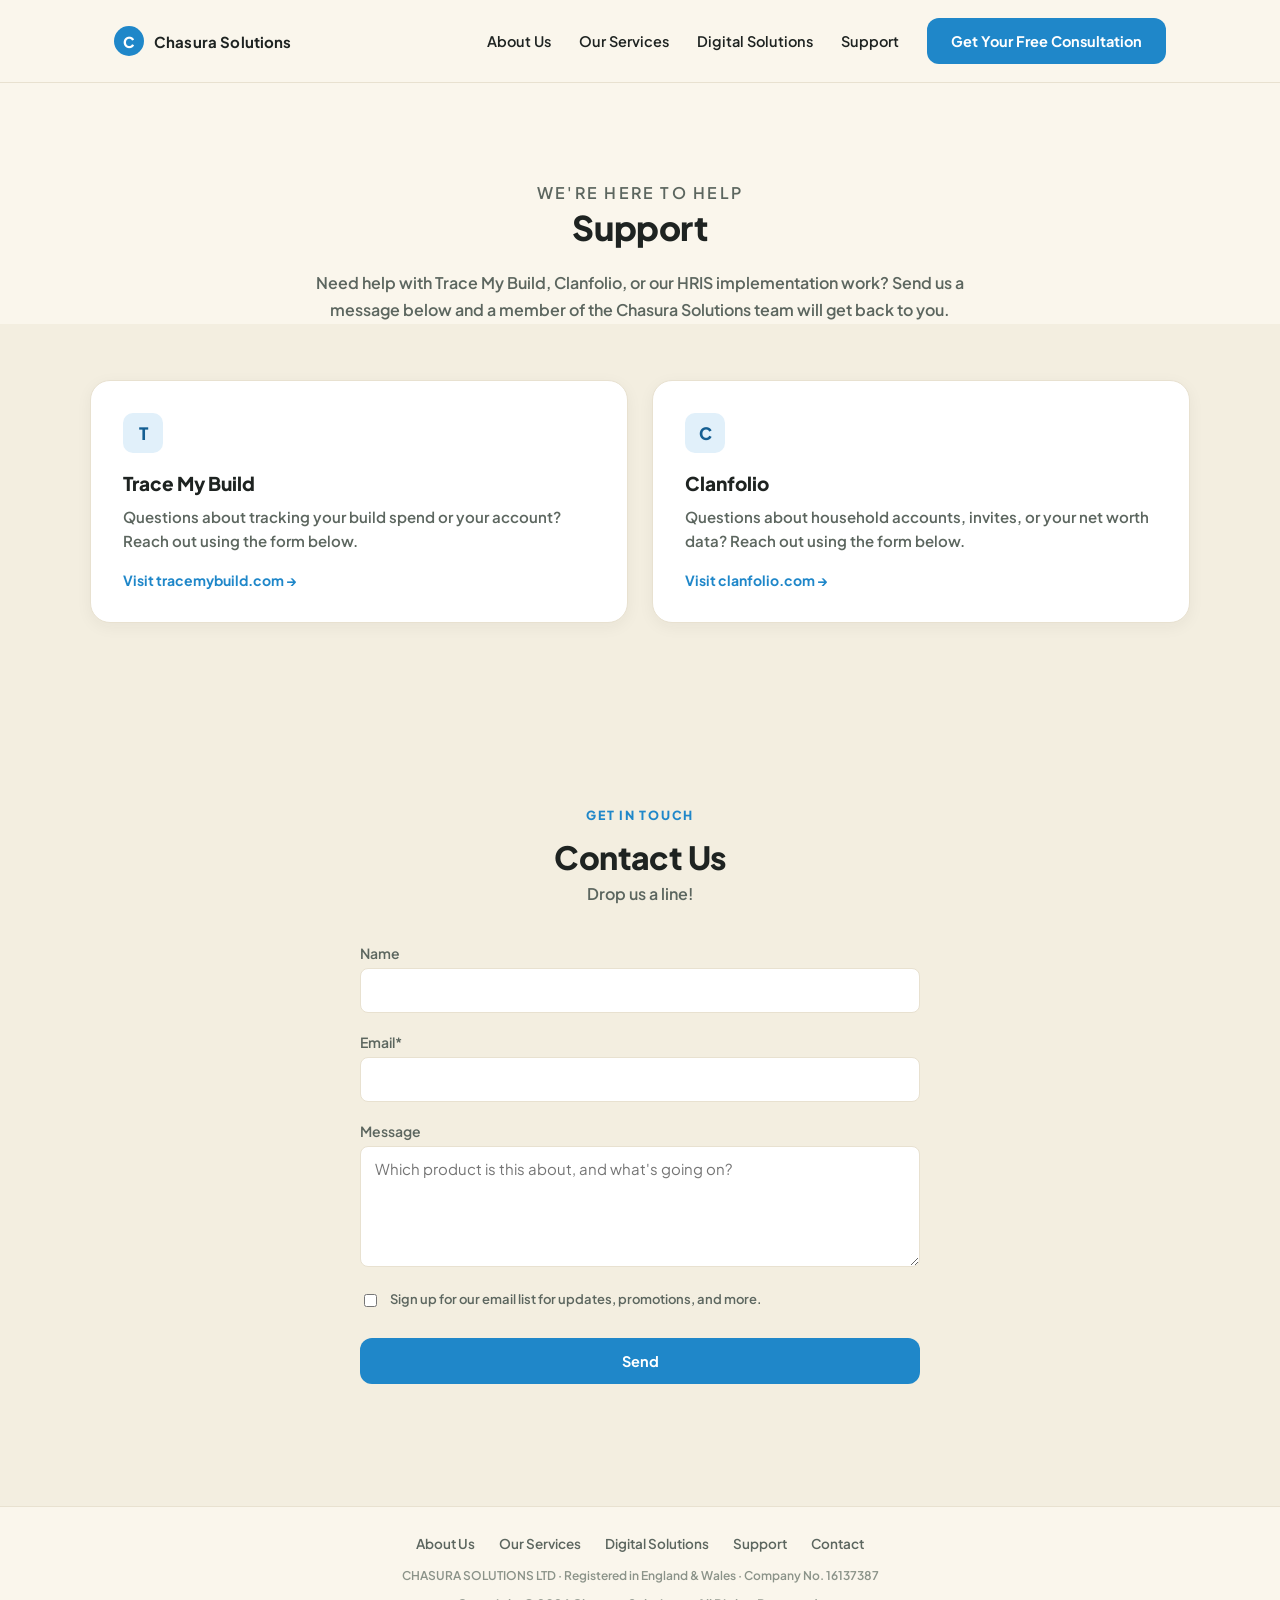
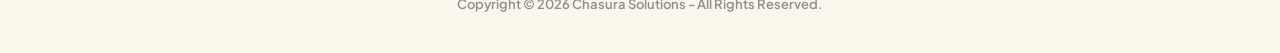
==== support.html @ 5cf963b7 "Modernize visual design inspired by Silver Cloud HR Reworks the hero into a full-bleed gradient with" ====
<!DOCTYPE html>
<html lang="en">
<head>
<meta charset="UTF-8">
<meta name="viewport" content="width=device-width, initial-scale=1.0">
<title>Support — Chasura Solutions</title>
<meta name="description" content="Get support from Chasura Solutions Ltd for Trace My Build, Clanfolio, or our HRIS implementation services.">
<link rel="icon" href="data:,">
<link rel="preconnect" href="https://fonts.googleapis.com">
<link rel="preconnect" href="https://fonts.gstatic.com" crossorigin>
<link href="https://fonts.googleapis.com/css2?family=Plus+Jakarta+Sans:wght@400;600;700;800&display=swap" rel="stylesheet">
<link rel="stylesheet" href="style.css">
</head>
<body>
<header class="site-header">
  <div class="header-inner">
    <a href="/" class="brand">
      <span class="brand-mark">C</span>
      <span class="brand-text">Chasura Solutions</span>
    </a>
    <button class="nav-toggle" id="nav-toggle" aria-label="Toggle menu" aria-expanded="false" aria-controls="header-nav">
      <span></span><span></span><span></span>
    </button>
    <nav class="header-nav" id="header-nav">
      <a href="/#about">About Us</a>
      <a href="/#services">Our Services</a>
      <a href="/#solutions">Digital Solutions</a>
      <a href="/support.html">Support</a>
      <a href="/#contact" class="btn-cta">Get Your Free Consultation</a>
    </nav>
  </div>
</header>

<main>
  <section class="about" style="padding-bottom: 0;">
    <div class="about-inner">
      <p class="eyebrow">We're Here To Help</p>
      <h2>Support</h2>
      <p>Need help with Trace My Build, Clanfolio, or our HRIS implementation work? Send us a message below and a member of the Chasura Solutions team will get back to you.</p>
    </div>
  </section>

  <section class="solutions" style="padding-top: 56px;">
    <div class="solutions-inner">
      <div class="solutions-grid">
        <a class="solution-card" href="https://www.tracemybuild.com" target="_blank" rel="noopener">
          <span class="solution-mark">T</span>
          <h3>Trace My Build</h3>
          <p>Questions about tracking your build spend or your account? Reach out using the form below.</p>
          <span class="solution-link">Visit tracemybuild.com &rarr;</span>
        </a>
        <a class="solution-card" href="https://www.clanfolio.com" target="_blank" rel="noopener">
          <span class="solution-mark">C</span>
          <h3>Clanfolio</h3>
          <p>Questions about household accounts, invites, or your net worth data? Reach out using the form below.</p>
          <span class="solution-link">Visit clanfolio.com &rarr;</span>
        </a>
      </div>
    </div>
  </section>

  <section id="contact" class="contact">
    <div class="contact-inner">
      <p class="eyebrow" style="text-align:center;">Get In Touch</p>
      <h2>Contact Us</h2>
      <p class="contact-sub">Drop us a line!</p>
      <form id="contact-form" class="contact-form">
        <div class="field">
          <label for="name">Name</label>
          <input type="text" id="name" name="name" autocomplete="name">
        </div>
        <div class="field">
          <label for="email">Email*</label>
          <input type="email" id="email" name="email" required autocomplete="email">
        </div>
        <div class="field">
          <label for="message">Message</label>
          <textarea id="message" name="message" rows="5" placeholder="Which product is this about, and what's going on?"></textarea>
        </div>
        <label class="checkbox-row">
          <input type="checkbox" name="subscribe">
          <span>Sign up for our email list for updates, promotions, and more.</span>
        </label>
        <button type="submit">Send</button>
        <p class="form-status" id="form-status" role="status"></p>
      </form>
    </div>
  </section>
</main>

<footer class="site-footer">
  <nav class="footer-nav">
    <a href="/#about">About Us</a>
    <a href="/#services">Our Services</a>
    <a href="/#solutions">Digital Solutions</a>
    <a href="/support.html">Support</a>
    <a href="#contact">Contact</a>
  </nav>
  <p class="footer-legal">CHASURA SOLUTIONS LTD &middot; Registered in England &amp; Wales &middot; Company No. 16137387</p>
  <p>Copyright &copy; <span id="year"></span> Chasura Solutions - All Rights Reserved.</p>
</footer>

<script src="script.js"></script>
</body>
</html>
---- style.css ----
:root {
  --bg: #faf6ec;
  --card-bg: #ffffff;
  --card-alt: #f3eee0;
  --ink: #1e2321;
  --muted: #5c665f;
  --faint: #8b9389;
  --border: #e8e1d0;
  --accent: #1f87c9;
  --accent-hover: #145e92;
  --accent-soft: #e1f0fa;
  --accent-deep: #0d3b63;
  --sans: "Plus Jakarta Sans", Arial, sans-serif;
}

* { box-sizing: border-box; }

html, body {
  margin: 0;
  padding: 0;
  background: var(--bg);
  color: var(--ink);
  font-family: var(--sans);
}

a { color: inherit; }

.site-header {
  position: relative;
  z-index: 20;
  background: var(--bg);
  border-bottom: 1px solid var(--border);
}

.header-inner {
  max-width: 1100px;
  margin: 0 auto;
  padding: 18px 24px;
  display: flex;
  align-items: center;
  justify-content: space-between;
}

.brand {
  display: flex;
  align-items: center;
  gap: 10px;
  text-decoration: none;
}

.brand-mark {
  width: 30px;
  height: 30px;
  border-radius: 50%;
  background: var(--accent);
  color: #fff;
  display: flex;
  align-items: center;
  justify-content: center;
  font-weight: 800;
  font-size: 15px;
}

.brand-text {
  font-weight: 700;
  font-size: 15px;
  letter-spacing: 0.01em;
}

.btn-cta {
  display: inline-block;
  background: var(--accent);
  color: #fff;
  text-decoration: none;
  font-weight: 700;
  font-size: 14.5px;
  padding: 14px 24px;
  border-radius: 12px;
  border: none;
  cursor: pointer;
  transition: background 0.15s ease, transform 0.15s ease;
}

.btn-cta:hover {
  background: var(--accent-hover);
}

.btn-hero {
  display: inline-block;
  margin-top: 36px;
  background: #fff;
  color: var(--accent-hover);
  text-decoration: none;
  font-weight: 700;
  font-size: 15px;
  padding: 16px 30px;
  border-radius: 12px;
  box-shadow: 0 12px 30px rgba(13, 59, 99, 0.35);
  transition: transform 0.15s ease, box-shadow 0.15s ease;
}

.btn-hero:hover {
  transform: translateY(-2px);
  box-shadow: 0 16px 36px rgba(13, 59, 99, 0.4);
}

.eyebrow {
  display: block;
  text-transform: uppercase;
  letter-spacing: 0.14em;
  font-size: 12.5px;
  font-weight: 800;
  color: var(--accent);
  margin: 0 0 14px;
}

.header-nav {
  display: flex;
  align-items: center;
  gap: 28px;
}

.header-nav a:not(.btn-cta) {
  text-decoration: none;
  font-weight: 600;
  font-size: 14.5px;
  color: var(--ink);
}

.header-nav a:not(.btn-cta):hover {
  color: var(--accent);
}

.nav-toggle {
  display: none;
  flex-direction: column;
  justify-content: center;
  gap: 5px;
  width: 34px;
  height: 34px;
  padding: 0;
  background: none;
  border: 1px solid var(--border);
  border-radius: 8px;
  cursor: pointer;
}

.nav-toggle span {
  display: block;
  width: 16px;
  height: 2px;
  margin: 0 auto;
  background: var(--ink);
}

.hero {
  position: relative;
  background: linear-gradient(135deg, var(--accent) 0%, var(--accent-deep) 100%);
  overflow: hidden;
}

.hero-dots {
  position: absolute;
  inset: 0;
  width: 100%;
  height: 100%;
}

.hero-wave {
  position: absolute;
  left: 0;
  right: 0;
  bottom: -1px;
  width: 100%;
  height: 70px;
  display: block;
}

.hero-inner {
  position: relative;
  max-width: 780px;
  margin: 0 auto;
  padding: 120px 24px 150px;
  text-align: center;
}

.hero h1 {
  font-family: var(--sans);
  font-weight: 800;
  font-size: 52px;
  line-height: 1.1;
  letter-spacing: -0.02em;
  margin: 0;
  color: #fff;
}

.hero-sub {
  font-weight: 600;
  font-size: 18px;
  color: rgba(255, 255, 255, 0.85);
  margin: 18px 0 0;
}

.about {
  background: var(--bg);
  padding: 96px 24px 0;
}

.about-inner {
  max-width: 720px;
  margin: 0 auto;
  text-align: center;
}

.about-inner h2 {
  font-family: var(--sans);
  font-weight: 800;
  font-size: 34px;
  letter-spacing: -0.01em;
  margin: 0 0 20px;
  color: var(--ink);
}

.about-inner p {
  font-weight: 600;
  font-size: 16px;
  line-height: 1.7;
  color: var(--muted);
  margin: 0;
}

.services {
  background: var(--bg);
  padding: 96px 24px;
}

.services-inner {
  max-width: 1100px;
  margin: 0 auto;
  display: grid;
  grid-template-columns: 1fr 1fr;
  gap: 56px;
  align-items: center;
}

.services-text h2 {
  font-family: var(--sans);
  font-weight: 800;
  font-size: 34px;
  letter-spacing: -0.01em;
  margin: 0 0 22px;
  color: var(--ink);
}

.services-text p {
  font-weight: 600;
  font-size: 16px;
  line-height: 1.6;
  color: var(--muted);
  margin: 0 0 14px;
}

.service-highlight {
  font-weight: 800 !important;
  font-size: 20px !important;
  color: var(--accent) !important;
}

.services-illustration svg {
  width: 100%;
  height: auto;
}

.solutions {
  background: var(--card-alt);
  padding: 96px 24px;
}

.solutions-inner {
  max-width: 1100px;
  margin: 0 auto;
  text-align: center;
}

.solutions-inner h2 {
  font-family: var(--sans);
  font-weight: 800;
  font-size: 34px;
  letter-spacing: -0.01em;
  margin: 0 0 14px;
  color: var(--ink);
}

.solutions-sub {
  font-weight: 600;
  color: var(--muted);
  margin: 0 0 48px;
}

.solutions-grid {
  display: grid;
  grid-template-columns: 1fr 1fr;
  gap: 24px;
  text-align: left;
}

.solution-card {
  display: block;
  background: var(--card-bg);
  border: 1px solid var(--border);
  border-radius: 20px;
  padding: 32px;
  text-decoration: none;
  color: inherit;
  box-shadow: 0 4px 16px rgba(30, 35, 33, 0.05);
  transition: box-shadow 0.2s ease, transform 0.2s ease;
}

.solution-card:hover {
  transform: translateY(-4px);
  box-shadow: 0 16px 32px rgba(30, 35, 33, 0.12);
}

.solution-mark {
  display: inline-flex;
  align-items: center;
  justify-content: center;
  width: 40px;
  height: 40px;
  border-radius: 10px;
  background: var(--accent-soft);
  color: var(--accent-hover);
  font-weight: 800;
  font-size: 17px;
  margin-bottom: 18px;
}

.solution-card h3 {
  font-family: var(--sans);
  font-weight: 800;
  font-size: 19px;
  margin: 0 0 10px;
  color: var(--ink);
}

.solution-card p {
  font-weight: 600;
  font-size: 15px;
  line-height: 1.6;
  color: var(--muted);
  margin: 0 0 16px;
}

.solution-link {
  font-weight: 700;
  font-size: 14px;
  color: var(--accent);
}

.contact {
  background: var(--card-alt);
  padding: 88px 24px;
}

.contact-inner {
  max-width: 560px;
  margin: 0 auto;
}

.contact h2 {
  font-family: var(--sans);
  font-weight: 800;
  font-size: 32px;
  letter-spacing: -0.01em;
  margin: 0 0 6px;
  text-align: center;
  color: var(--ink);
}

.contact-sub {
  text-align: center;
  font-weight: 600;
  color: var(--muted);
  margin: 0 0 40px;
}

.field {
  margin-bottom: 20px;
}

.field label {
  display: block;
  font-size: 14px;
  font-weight: 600;
  margin-bottom: 6px;
  color: var(--muted);
}

.field input,
.field textarea {
  width: 100%;
  padding: 12px 14px;
  border: 1px solid var(--border);
  border-radius: 8px;
  font-family: var(--sans);
  font-size: 15px;
  background: var(--card-bg);
  color: var(--ink);
}

.field input:focus,
.field textarea:focus {
  outline: none;
  border-color: var(--accent);
}

.checkbox-row {
  display: flex;
  align-items: flex-start;
  gap: 10px;
  font-size: 13px;
  font-weight: 600;
  color: var(--muted);
  margin-bottom: 28px;
  cursor: pointer;
}

.checkbox-row input {
  margin-top: 3px;
}

button[type="submit"] {
  display: block;
  width: 100%;
  padding: 14px;
  background: var(--accent);
  color: #fff;
  border: none;
  border-radius: 12px;
  font-family: var(--sans);
  font-weight: 700;
  font-size: 14.5px;
  cursor: pointer;
}

button[type="submit"]:hover {
  background: var(--accent-hover);
}

.form-status {
  text-align: center;
  font-size: 14px;
  font-weight: 600;
  min-height: 20px;
  margin: 14px 0 0;
}

.site-footer {
  border-top: 1px solid var(--border);
  background: var(--bg);
  padding: 28px 24px;
  text-align: center;
  color: var(--faint);
  font-weight: 600;
  font-size: 13px;
}

.footer-nav {
  display: flex;
  justify-content: center;
  flex-wrap: wrap;
  gap: 24px;
  margin-bottom: 16px;
}

.footer-nav a {
  text-decoration: none;
  color: var(--muted);
  font-size: 13.5px;
  font-weight: 600;
}

.footer-nav a:hover {
  color: var(--accent);
}

.footer-legal {
  font-size: 12px;
  color: var(--faint);
  margin: 0 0 6px;
}

@media (max-width: 800px) {
  .services-inner { grid-template-columns: 1fr; }
  .services-illustration { order: -1; max-width: 320px; margin: 0 auto; }
  .solutions-grid { grid-template-columns: 1fr; }
}

@media (max-width: 760px) {
  .nav-toggle { display: flex; }

  .header-nav {
    display: none;
    position: absolute;
    top: 100%;
    left: 0;
    right: 0;
    flex-direction: column;
    align-items: stretch;
    gap: 0;
    background: var(--bg);
    border-bottom: 1px solid var(--border);
    padding: 8px 24px 20px;
  }

  .header-nav.open {
    display: flex;
  }

  .header-nav a:not(.btn-cta) {
    padding: 12px 0;
    border-bottom: 1px solid var(--border);
  }

  .header-nav .btn-cta {
    margin-top: 16px;
    text-align: center;
  }
}

@media (max-width: 600px) {
  .hero h1 { font-size: 32px; }
  .hero-inner { padding: 64px 20px 100px; }
  .about { padding: 64px 20px 0; }
  .services { padding: 64px 20px; }
  .solutions { padding: 64px 20px; }
  .contact { padding: 56px 20px; }
}
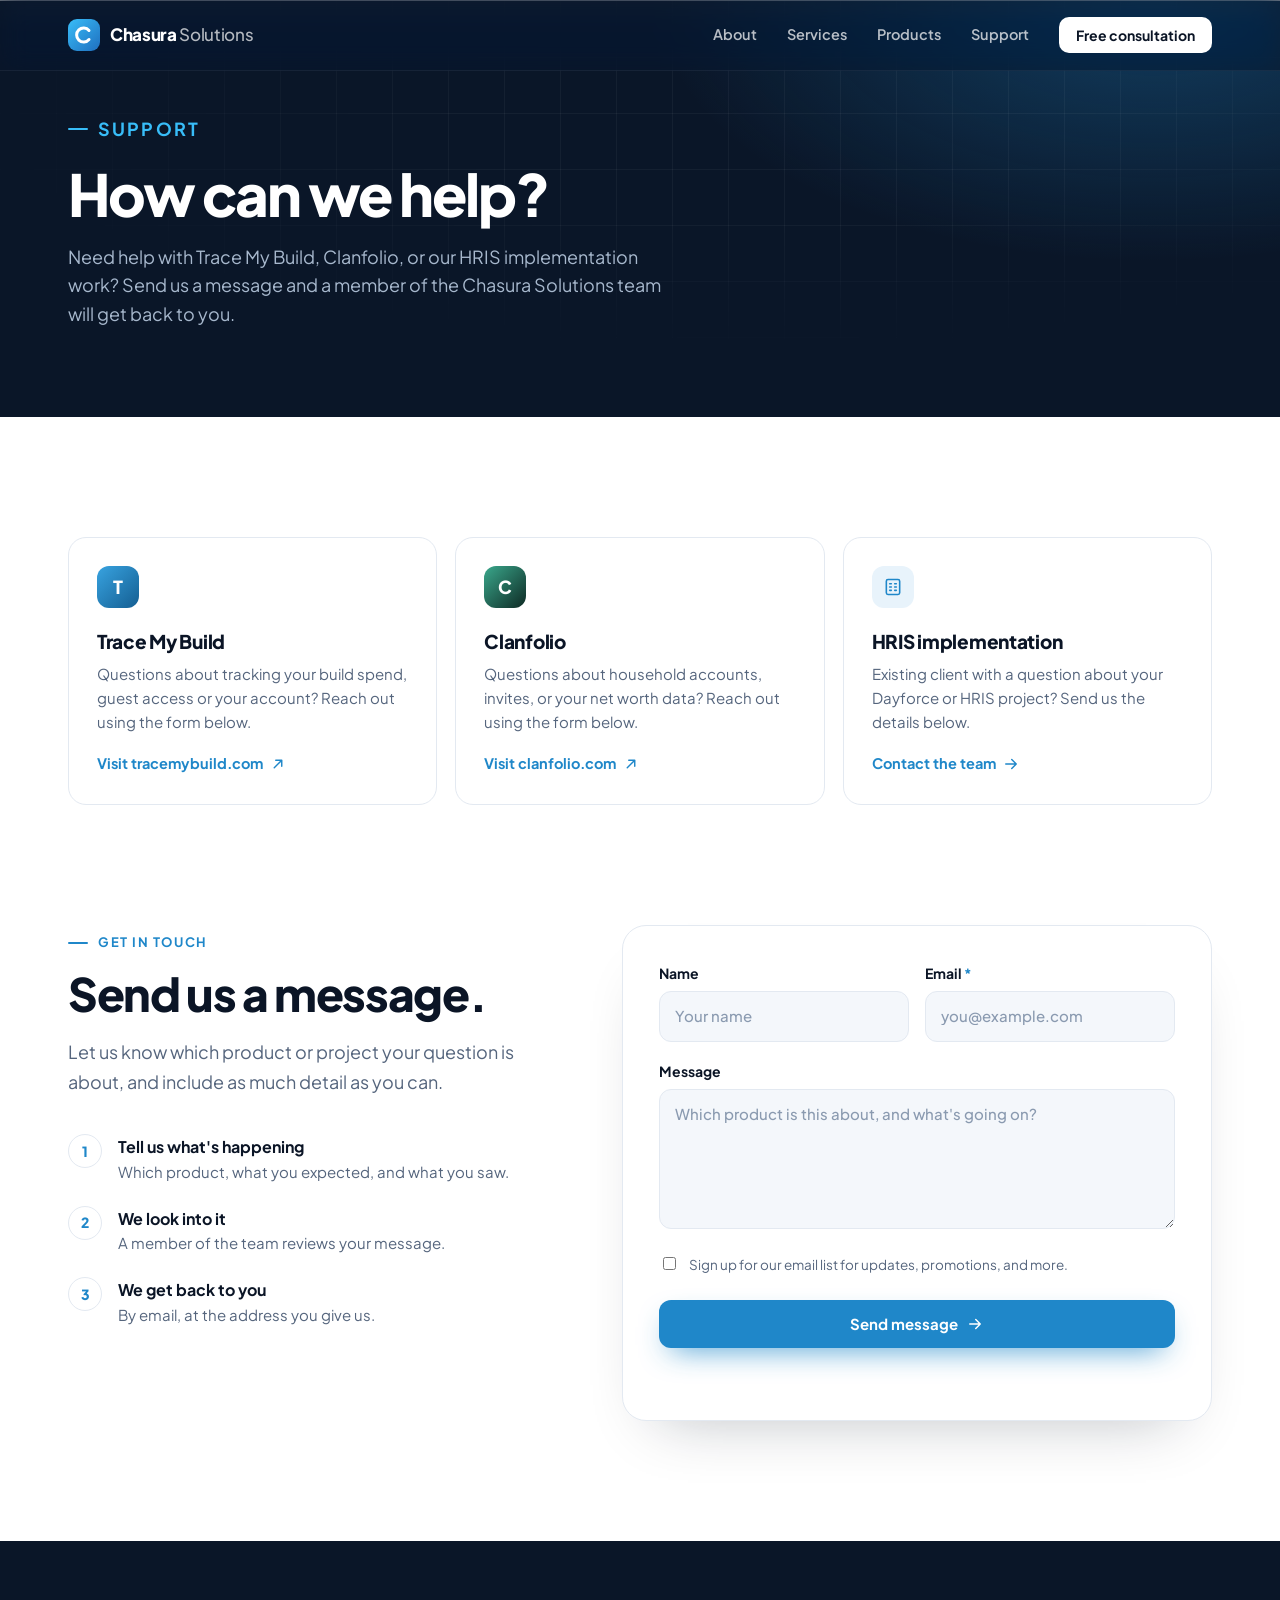
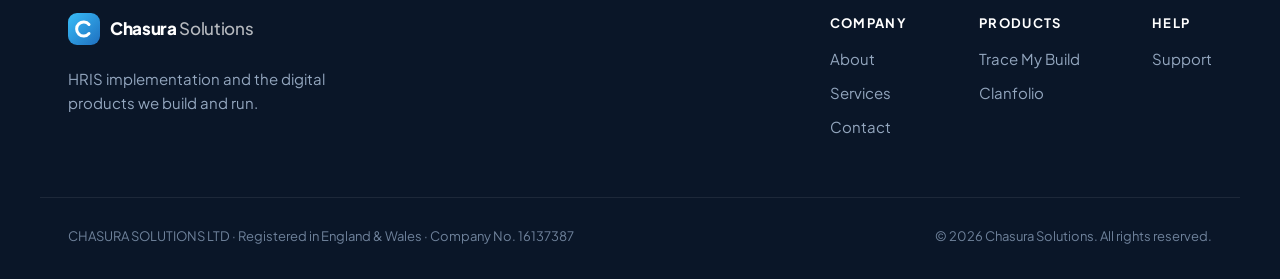
==== commit 18f141f6: "Redesign site with a modern navy/white system The incremental passes still read as a template: warm " ====
--- a/support.html
+++ b/support.html
@@ -5,73 +5,91 @@
 <meta name="viewport" content="width=device-width, initial-scale=1.0">
 <title>Support — Chasura Solutions</title>
 <meta name="description" content="Get support from Chasura Solutions Ltd for Trace My Build, Clanfolio, or our HRIS implementation services.">
-<link rel="icon" href="data:,">
+<meta name="theme-color" content="#0a1628">
+<link rel="icon" href="data:image/svg+xml,%3Csvg xmlns='http://www.w3.org/2000/svg' viewBox='0 0 32 32'%3E%3Crect width='32' height='32' rx='9' fill='%231f87c9'/%3E%3Cpath d='M21 11.5a7 7 0 1 0 0 9' stroke='white' stroke-width='3' fill='none' stroke-linecap='round'/%3E%3C/svg%3E">
 <link rel="preconnect" href="https://fonts.googleapis.com">
 <link rel="preconnect" href="https://fonts.gstatic.com" crossorigin>
-<link href="https://fonts.googleapis.com/css2?family=Plus+Jakarta+Sans:wght@400;600;700;800&display=swap" rel="stylesheet">
+<link href="https://fonts.googleapis.com/css2?family=Plus+Jakarta+Sans:wght@400;500;600;700;800&display=swap" rel="stylesheet">
 <link rel="stylesheet" href="style.css">
 </head>
 <body>
-<header class="site-header">
-  <div class="header-inner">
-    <a href="/" class="brand">
-      <span class="brand-mark">C</span>
-      <span class="brand-text">Chasura Solutions</span>
+<header class="site-header" id="site-header">
+  <div class="container header-inner">
+    <a href="/" class="brand" aria-label="Chasura Solutions home">
+      <svg class="brand-mark" viewBox="0 0 32 32" aria-hidden="true"><defs><linearGradient id="lg-h" x1="0" y1="0" x2="1" y2="1"><stop offset="0" stop-color="#38bdf8"/><stop offset="1" stop-color="#1f6fbf"/></linearGradient></defs><rect width="32" height="32" rx="9" fill="url(#lg-h)"/><path d="M21 11.5a7 7 0 1 0 0 9" stroke="#fff" stroke-width="3" fill="none" stroke-linecap="round"/></svg>
+      <span class="brand-text">Chasura <span>Solutions</span></span>
     </a>
     <button class="nav-toggle" id="nav-toggle" aria-label="Toggle menu" aria-expanded="false" aria-controls="header-nav">
       <span></span><span></span><span></span>
     </button>
     <nav class="header-nav" id="header-nav">
-      <a href="/#about">About Us</a>
-      <a href="/#services">Our Services</a>
-      <a href="/#solutions">Digital Solutions</a>
-      <a href="/support.html">Support</a>
-      <a href="/#contact" class="btn-cta">Get Your Free Consultation</a>
+      <a href="/#about">About</a>
+      <a href="/#services">Services</a>
+      <a href="/#solutions">Products</a>
+      <a href="/support">Support</a>
+      <a href="/#contact" class="btn btn-sm btn-light">Free consultation</a>
     </nav>
   </div>
 </header>
 
 <main>
-  <section class="about" style="padding-bottom: 0;">
-    <div class="about-inner">
-      <p class="eyebrow">We're Here To Help</p>
-      <h2>Support</h2>
-      <p>Need help with Trace My Build, Clanfolio, or our HRIS implementation work? Send us a message below and a member of the Chasura Solutions team will get back to you.</p>
+  <section class="page-hero">
+    <div class="hero-grid-bg" aria-hidden="true"></div>
+    <div class="container" style="position:relative;">
+      <p class="eyebrow reveal">Support</p>
+      <h1 class="reveal">How can we help?</h1>
+      <p class="reveal">Need help with Trace My Build, Clanfolio, or our HRIS implementation work? Send us a message and a member of the Chasura Solutions team will get back to you.</p>
     </div>
   </section>
 
-  <section class="solutions" style="padding-top: 56px;">
-    <div class="solutions-inner">
-      <div class="solutions-grid">
-        <a class="solution-card" href="https://www.tracemybuild.com" target="_blank" rel="noopener">
-          <span class="solution-mark">T</span>
+  <section class="section" style="padding-bottom:0;">
+    <div class="container">
+      <div class="support-cards">
+        <a class="support-card reveal" href="https://www.tracemybuild.com" target="_blank" rel="noopener">
+          <span class="product-logo logo-tmb">T</span>
           <h3>Trace My Build</h3>
-          <p>Questions about tracking your build spend or your account? Reach out using the form below.</p>
-          <span class="solution-link">Visit tracemybuild.com &rarr;</span>
+          <p>Questions about tracking your build spend, guest access or your account? Reach out using the form below.</p>
+          <span class="card-link">Visit tracemybuild.com <svg class="i" viewBox="0 0 24 24"><path d="M7 17L17 7M9 7h8v8"/></svg></span>
         </a>
-        <a class="solution-card" href="https://www.clanfolio.com" target="_blank" rel="noopener">
-          <span class="solution-mark">C</span>
+        <a class="support-card reveal" href="https://www.clanfolio.com" target="_blank" rel="noopener">
+          <span class="product-logo logo-clan">C</span>
           <h3>Clanfolio</h3>
           <p>Questions about household accounts, invites, or your net worth data? Reach out using the form below.</p>
-          <span class="solution-link">Visit clanfolio.com &rarr;</span>
+          <span class="card-link">Visit clanfolio.com <svg class="i" viewBox="0 0 24 24"><path d="M7 17L17 7M9 7h8v8"/></svg></span>
+        </a>
+        <a class="support-card reveal" href="#contact">
+          <span class="icon-tile"><svg class="i" viewBox="0 0 24 24"><rect x="4" y="3" width="16" height="18" rx="2"/><path d="M8 8h2M14 8h2M8 12h2M14 12h2M8 16h2M14 16h2"/></svg></span>
+          <h3>HRIS implementation</h3>
+          <p>Existing client with a question about your Dayforce or HRIS project? Send us the details below.</p>
+          <span class="card-link">Contact the team <svg class="i" viewBox="0 0 24 24"><path d="M5 12h14M13 6l6 6-6 6"/></svg></span>
         </a>
       </div>
     </div>
   </section>
 
-  <section id="contact" class="contact">
-    <div class="contact-inner">
-      <p class="eyebrow" style="text-align:center;">Get In Touch</p>
-      <h2>Contact Us</h2>
-      <p class="contact-sub">Drop us a line!</p>
-      <form id="contact-form" class="contact-form">
-        <div class="field">
-          <label for="name">Name</label>
-          <input type="text" id="name" name="name" autocomplete="name">
-        </div>
-        <div class="field">
-          <label for="email">Email*</label>
-          <input type="email" id="email" name="email" required autocomplete="email">
+  <section id="contact" class="section">
+    <div class="container contact-grid">
+      <div class="contact-copy reveal">
+        <p class="eyebrow">Get in touch</p>
+        <h2>Send us a message.</h2>
+        <p class="lead">Let us know which product or project your question is about, and include as much detail as you can.</p>
+        <ol class="next-steps">
+          <li><span>1</span><div><strong>Tell us what's happening</strong><p>Which product, what you expected, and what you saw.</p></div></li>
+          <li><span>2</span><div><strong>We look into it</strong><p>A member of the team reviews your message.</p></div></li>
+          <li><span>3</span><div><strong>We get back to you</strong><p>By email, at the address you give us.</p></div></li>
+        </ol>
+      </div>
+
+      <form id="contact-form" class="form-card reveal">
+        <div class="field-row">
+          <div class="field">
+            <label for="name">Name</label>
+            <input type="text" id="name" name="name" autocomplete="name" placeholder="Your name">
+          </div>
+          <div class="field">
+            <label for="email">Email <span class="req">*</span></label>
+            <input type="email" id="email" name="email" required autocomplete="email" placeholder="you@example.com">
+          </div>
         </div>
         <div class="field">
           <label for="message">Message</label>
@@ -81,7 +99,9 @@
           <input type="checkbox" name="subscribe">
           <span>Sign up for our email list for updates, promotions, and more.</span>
         </label>
-        <button type="submit">Send</button>
+        <button type="submit" class="btn btn-primary btn-block">Send message
+          <svg class="i" viewBox="0 0 24 24"><path d="M5 12h14M13 6l6 6-6 6"/></svg>
+        </button>
         <p class="form-status" id="form-status" role="status"></p>
       </form>
     </div>
@@ -89,15 +109,36 @@
 </main>
 
 <footer class="site-footer">
-  <nav class="footer-nav">
-    <a href="/#about">About Us</a>
-    <a href="/#services">Our Services</a>
-    <a href="/#solutions">Digital Solutions</a>
-    <a href="/support.html">Support</a>
-    <a href="#contact">Contact</a>
-  </nav>
-  <p class="footer-legal">CHASURA SOLUTIONS LTD &middot; Registered in England &amp; Wales &middot; Company No. 16137387</p>
-  <p>Copyright &copy; <span id="year"></span> Chasura Solutions - All Rights Reserved.</p>
+  <div class="container footer-top">
+    <div class="footer-brand">
+      <a href="/" class="brand" aria-label="Chasura Solutions home">
+        <svg class="brand-mark" viewBox="0 0 32 32" aria-hidden="true"><defs><linearGradient id="lg-f" x1="0" y1="0" x2="1" y2="1"><stop offset="0" stop-color="#38bdf8"/><stop offset="1" stop-color="#1f6fbf"/></linearGradient></defs><rect width="32" height="32" rx="9" fill="url(#lg-f)"/><path d="M21 11.5a7 7 0 1 0 0 9" stroke="#fff" stroke-width="3" fill="none" stroke-linecap="round"/></svg>
+        <span class="brand-text">Chasura <span>Solutions</span></span>
+      </a>
+      <p>HRIS implementation and the digital products we build and run.</p>
+    </div>
+    <div class="footer-cols">
+      <div>
+        <h4>Company</h4>
+        <a href="/#about">About</a>
+        <a href="/#services">Services</a>
+        <a href="/#contact">Contact</a>
+      </div>
+      <div>
+        <h4>Products</h4>
+        <a href="https://www.tracemybuild.com" target="_blank" rel="noopener">Trace My Build</a>
+        <a href="https://www.clanfolio.com" target="_blank" rel="noopener">Clanfolio</a>
+      </div>
+      <div>
+        <h4>Help</h4>
+        <a href="/support">Support</a>
+      </div>
+    </div>
+  </div>
+  <div class="container footer-bottom">
+    <p>CHASURA SOLUTIONS LTD &middot; Registered in England &amp; Wales &middot; Company No. 16137387</p>
+    <p>&copy; <span id="year"></span> Chasura Solutions. All rights reserved.</p>
+  </div>
 </footer>
 
 <script src="script.js"></script>
--- a/style.css
+++ b/style.css
@@ -1,504 +1,1213 @@
 :root {
-  --bg: #faf6ec;
-  --card-bg: #ffffff;
-  --card-alt: #f3eee0;
-  --ink: #1e2321;
-  --muted: #5c665f;
-  --faint: #8b9389;
-  --border: #e8e1d0;
+  --ink: #0b1526;
+  --navy: #0a1628;
+  --navy-2: #0f2140;
+  --slate: #55657d;
+  --slate-light: #8a9ab0;
+  --line: #e3e9f1;
+  --bg: #ffffff;
+  --bg-soft: #f4f7fb;
   --accent: #1f87c9;
-  --accent-hover: #145e92;
-  --accent-soft: #e1f0fa;
-  --accent-deep: #0d3b63;
-  --sans: "Plus Jakarta Sans", Arial, sans-serif;
-}
-
-* { box-sizing: border-box; }
-
-html, body {
+  --accent-hover: #2a96db;
+  --accent-bright: #38bdf8;
+  --accent-soft: #e8f3fb;
+  --good: #22c55e;
+  --radius: 18px;
+  --sans: "Plus Jakarta Sans", system-ui, -apple-system, "Segoe UI", Arial, sans-serif;
+  --ease: cubic-bezier(.2, .7, .2, 1);
+}
+
+*, *::before, *::after { box-sizing: border-box; }
+
+html { scroll-behavior: smooth; scroll-padding-top: 80px; }
+
+body {
   margin: 0;
-  padding: 0;
   background: var(--bg);
   color: var(--ink);
   font-family: var(--sans);
+  font-size: 16px;
+  line-height: 1.6;
+  -webkit-font-smoothing: antialiased;
+  text-rendering: optimizeLegibility;
 }
 
 a { color: inherit; }
-
+img, svg { display: block; }
+h1, h2, h3, h4, p { margin: 0; }
+
+.container {
+  width: 100%;
+  max-width: 1200px;
+  margin: 0 auto;
+  padding: 0 28px;
+}
+
+.i {
+  width: 18px;
+  height: 18px;
+  flex: none;
+  fill: none;
+  stroke: currentColor;
+  stroke-width: 1.9;
+  stroke-linecap: round;
+  stroke-linejoin: round;
+}
+
+/* ---------- Buttons ---------- */
+.btn {
+  display: inline-flex;
+  align-items: center;
+  justify-content: center;
+  gap: 8px;
+  padding: 14px 22px;
+  border-radius: 12px;
+  border: 1px solid transparent;
+  font: 700 15px/1 var(--sans);
+  text-decoration: none;
+  cursor: pointer;
+  transition: transform .2s var(--ease), background .2s var(--ease), box-shadow .2s var(--ease), border-color .2s var(--ease);
+  white-space: nowrap;
+}
+.btn:hover { transform: translateY(-1px); }
+.btn:hover .i { transform: translateX(2px); }
+.btn .i { transition: transform .2s var(--ease); }
+.btn-sm { padding: 10px 16px; font-size: 14px; border-radius: 10px; }
+.btn-lg { padding: 17px 26px; font-size: 16px; }
+.btn-block { width: 100%; }
+
+.btn-primary {
+  background: var(--accent);
+  color: #fff;
+  box-shadow: 0 12px 30px -12px rgba(31, 135, 201, .9);
+}
+.btn-primary:hover { background: var(--accent-hover); }
+
+.btn-light { background: #fff; color: var(--ink); }
+.btn-light:hover { box-shadow: 0 10px 24px -10px rgba(255, 255, 255, .5); }
+
+.btn-ghost-light {
+  background: rgba(255, 255, 255, .04);
+  color: #fff;
+  border-color: rgba(255, 255, 255, .18);
+}
+.btn-ghost-light:hover { background: rgba(255, 255, 255, .1); border-color: rgba(255, 255, 255, .35); }
+
+.btn-dark { background: var(--ink); color: #fff; }
+.btn-dark:hover { background: #172642; }
+
+/* ---------- Header ---------- */
 .site-header {
-  position: relative;
-  z-index: 20;
-  background: var(--bg);
-  border-bottom: 1px solid var(--border);
-}
+  position: sticky;
+  top: 0;
+  z-index: 50;
+  background: rgba(10, 22, 40, .55);
+  -webkit-backdrop-filter: saturate(160%) blur(14px);
+  backdrop-filter: saturate(160%) blur(14px);
+  border-bottom: 1px solid rgba(255, 255, 255, .06);
+  transition: background .25s var(--ease), box-shadow .25s var(--ease);
+}
+.site-header.scrolled {
+  background: rgba(10, 22, 40, .94);
+  box-shadow: 0 8px 30px -12px rgba(0, 0, 0, .5);
+}
+
+/* Pull dark page tops up under the sticky header so its translucency blends into navy */
+.hero,
+.page-hero { margin-top: -70px; }
+.hero { padding-top: 70px; }
+.page-hero { padding-top: 166px; }
 
 .header-inner {
-  max-width: 1100px;
-  margin: 0 auto;
-  padding: 18px 24px;
   display: flex;
   align-items: center;
   justify-content: space-between;
+  height: 70px;
 }
 
 .brand {
-  display: flex;
+  display: inline-flex;
   align-items: center;
   gap: 10px;
   text-decoration: none;
-}
-
-.brand-mark {
-  width: 30px;
-  height: 30px;
-  border-radius: 50%;
-  background: var(--accent);
   color: #fff;
-  display: flex;
-  align-items: center;
-  justify-content: center;
-  font-weight: 800;
-  font-size: 15px;
-}
-
-.brand-text {
-  font-weight: 700;
-  font-size: 15px;
-  letter-spacing: 0.01em;
-}
-
-.btn-cta {
-  display: inline-block;
-  background: var(--accent);
-  color: #fff;
-  text-decoration: none;
-  font-weight: 700;
-  font-size: 14.5px;
-  padding: 14px 24px;
-  border-radius: 12px;
-  border: none;
-  cursor: pointer;
-  transition: background 0.15s ease, transform 0.15s ease;
-}
-
-.btn-cta:hover {
-  background: var(--accent-hover);
-}
-
-.btn-hero {
-  display: inline-block;
-  margin-top: 36px;
-  background: #fff;
-  color: var(--accent-hover);
-  text-decoration: none;
-  font-weight: 700;
-  font-size: 15px;
-  padding: 16px 30px;
-  border-radius: 12px;
-  box-shadow: 0 12px 30px rgba(13, 59, 99, 0.35);
-  transition: transform 0.15s ease, box-shadow 0.15s ease;
-}
-
-.btn-hero:hover {
-  transform: translateY(-2px);
-  box-shadow: 0 16px 36px rgba(13, 59, 99, 0.4);
-}
-
-.eyebrow {
-  display: block;
-  text-transform: uppercase;
-  letter-spacing: 0.14em;
-  font-size: 12.5px;
-  font-weight: 800;
-  color: var(--accent);
-  margin: 0 0 14px;
-}
+}
+.brand-mark { width: 32px; height: 32px; }
+.brand-text { font-weight: 800; font-size: 17px; letter-spacing: -.02em; }
+.brand-text span { font-weight: 500; opacity: .7; }
 
 .header-nav {
   display: flex;
   align-items: center;
-  gap: 28px;
-}
-
-.header-nav a:not(.btn-cta) {
+  gap: 30px;
+}
+.header-nav a:not(.btn) {
+  color: rgba(255, 255, 255, .72);
   text-decoration: none;
   font-weight: 600;
   font-size: 14.5px;
-  color: var(--ink);
-}
-
-.header-nav a:not(.btn-cta):hover {
-  color: var(--accent);
-}
+  transition: color .2s var(--ease);
+}
+.header-nav a:not(.btn):hover { color: #fff; }
 
 .nav-toggle {
   display: none;
   flex-direction: column;
   justify-content: center;
   gap: 5px;
+  width: 40px;
+  height: 40px;
+  padding: 0;
+  background: rgba(255, 255, 255, .06);
+  border: 1px solid rgba(255, 255, 255, .14);
+  border-radius: 10px;
+  cursor: pointer;
+}
+.nav-toggle span {
+  display: block;
+  width: 18px;
+  height: 2px;
+  margin: 0 auto;
+  background: #fff;
+  border-radius: 2px;
+}
+
+/* ---------- Hero ---------- */
+.hero {
+  position: relative;
+  overflow: hidden;
+  color: #fff;
+  background:
+    radial-gradient(900px 520px at 88% 8%, rgba(31, 135, 201, .38), transparent 62%),
+    radial-gradient(700px 480px at -5% 105%, rgba(56, 189, 248, .16), transparent 60%),
+    var(--navy);
+}
+
+.hero-grid-bg {
+  position: absolute;
+  inset: 0;
+  background-image:
+    linear-gradient(rgba(255, 255, 255, .045) 1px, transparent 1px),
+    linear-gradient(90deg, rgba(255, 255, 255, .045) 1px, transparent 1px);
+  background-size: 56px 56px;
+  -webkit-mask-image: radial-gradient(ellipse 80% 70% at 60% 30%, #000 30%, transparent 80%);
+  mask-image: radial-gradient(ellipse 80% 70% at 60% 30%, #000 30%, transparent 80%);
+  pointer-events: none;
+}
+
+.hero-inner {
+  position: relative;
+  display: grid;
+  grid-template-columns: 1.02fr .98fr;
+  gap: 64px;
+  align-items: center;
+  padding-top: 96px;
+  padding-bottom: 96px;
+}
+
+.pill {
+  display: inline-flex;
+  align-items: center;
+  gap: 9px;
+  padding: 7px 14px 7px 11px;
+  border-radius: 999px;
+  border: 1px solid rgba(255, 255, 255, .14);
+  background: rgba(255, 255, 255, .06);
+  color: #cfe4f6;
+  font-size: 13px;
+  font-weight: 600;
+}
+.pill-dot {
+  width: 8px;
+  height: 8px;
+  border-radius: 50%;
+  background: var(--accent-bright);
+  box-shadow: 0 0 0 0 rgba(56, 189, 248, .6);
+  animation: ping 2.2s var(--ease) infinite;
+}
+@keyframes ping {
+  0% { box-shadow: 0 0 0 0 rgba(56, 189, 248, .55); }
+  80%, 100% { box-shadow: 0 0 0 9px rgba(56, 189, 248, 0); }
+}
+
+.hero h1 {
+  margin-top: 22px;
+  font-size: clamp(40px, 5.4vw, 66px);
+  line-height: 1.03;
+  font-weight: 800;
+  letter-spacing: -.035em;
+}
+
+.grad-text {
+  background: linear-gradient(95deg, #7dd3fc 0%, #38bdf8 35%, #1f87c9 100%);
+  -webkit-background-clip: text;
+  background-clip: text;
+  color: transparent;
+}
+
+.hero-sub {
+  margin-top: 22px;
+  max-width: 540px;
+  color: #a7b8cd;
+  font-size: 18px;
+  line-height: 1.65;
+}
+
+.hero-actions {
+  display: flex;
+  flex-wrap: wrap;
+  gap: 12px;
+  margin-top: 34px;
+}
+
+.hero-proof {
+  display: flex;
+  flex-wrap: wrap;
+  gap: 10px 24px;
+  margin: 34px 0 0;
+  padding: 0;
+  list-style: none;
+  color: #93a6be;
+  font-size: 14px;
+  font-weight: 500;
+}
+.hero-proof li { display: inline-flex; align-items: center; gap: 8px; }
+.hero-proof .i { width: 16px; height: 16px; color: var(--accent-bright); stroke-width: 2.4; }
+
+/* Hero visual */
+.hero-visual { position: relative; }
+
+.plan-card {
+  position: relative;
+  padding: 24px;
+  border-radius: 22px;
+  background: linear-gradient(180deg, rgba(255, 255, 255, .09), rgba(255, 255, 255, .035));
+  border: 1px solid rgba(255, 255, 255, .12);
+  -webkit-backdrop-filter: blur(12px);
+  backdrop-filter: blur(12px);
+  box-shadow: 0 50px 90px -40px rgba(0, 0, 0, .75), inset 0 1px 0 rgba(255, 255, 255, .08);
+}
+
+.plan-head {
+  display: flex;
+  align-items: flex-start;
+  justify-content: space-between;
+  gap: 12px;
+}
+.plan-title { font-weight: 700; font-size: 17px; letter-spacing: -.01em; }
+.plan-sub { margin-top: 2px; font-size: 13px; color: #8ea3bd; }
+
+.status-pill {
+  display: inline-flex;
+  align-items: center;
+  gap: 7px;
+  padding: 6px 11px;
+  border-radius: 999px;
+  font-size: 12.5px;
+  font-weight: 700;
+}
+.status-pill span { width: 7px; height: 7px; border-radius: 50%; background: currentColor; }
+.status-good { color: #4ade80; background: rgba(34, 197, 94, .12); border: 1px solid rgba(74, 222, 128, .25); }
+
+.plan-overall {
+  margin-top: 22px;
+  padding: 16px;
+  border-radius: 14px;
+  background: rgba(255, 255, 255, .04);
+  border: 1px solid rgba(255, 255, 255, .07);
+}
+.plan-overall-row {
+  display: flex;
+  justify-content: space-between;
+  margin-bottom: 10px;
+  font-size: 13.5px;
+  color: #a7b8cd;
+}
+.plan-overall-row strong { color: #fff; font-size: 15px; }
+
+.bar {
+  height: 8px;
+  border-radius: 99px;
+  background: rgba(255, 255, 255, .08);
+  overflow: hidden;
+}
+.bar-thin { height: 5px; margin-top: 10px; grid-column: 2 / 4; }
+.bar-fill {
+  display: block;
+  height: 100%;
+  width: 0;
+  border-radius: inherit;
+  background: linear-gradient(90deg, #1f87c9, #38bdf8);
+  transition: width 1.6s var(--ease) .4s;
+}
+.is-visible .bar-fill { width: var(--w); }
+.bar-stripes {
+  background-image:
+    linear-gradient(90deg, #1f87c9, #38bdf8),
+    repeating-linear-gradient(45deg, rgba(255, 255, 255, .22) 0 6px, transparent 6px 12px);
+  background-blend-mode: overlay;
+  background-size: 100% 100%, 24px 24px;
+  animation: stripes 1s linear infinite;
+}
+@keyframes stripes { to { background-position: 0 0, 24px 0; } }
+
+.phase-list {
+  margin: 18px 0 0;
+  padding: 0;
+  list-style: none;
+}
+.phase-list li {
+  display: grid;
+  grid-template-columns: 22px 1fr auto;
+  align-items: center;
+  gap: 12px;
+  padding: 11px 4px;
+  border-top: 1px solid rgba(255, 255, 255, .06);
+  font-size: 14.5px;
+}
+.phase-list li:first-child { border-top: 0; }
+.phase-name { color: #dbe7f4; font-weight: 600; }
+.phase-state { color: #7d91ab; font-size: 13px; font-weight: 600; }
+
+.phase-icon {
+  position: relative;
+  width: 20px;
+  height: 20px;
+  border-radius: 50%;
+  border: 1.5px solid rgba(255, 255, 255, .22);
+}
+.phase-list .done .phase-icon {
+  border-color: transparent;
+  background: rgba(34, 197, 94, .18);
+}
+.phase-list .done .phase-icon::after {
+  content: "";
+  position: absolute;
+  left: 6px;
+  top: 3.5px;
+  width: 5px;
+  height: 9px;
+  border: solid #4ade80;
+  border-width: 0 2px 2px 0;
+  transform: rotate(45deg);
+}
+.phase-list .done .phase-state { color: #4ade80; }
+.phase-list .active .phase-icon {
+  border-color: var(--accent-bright);
+  box-shadow: 0 0 0 4px rgba(56, 189, 248, .15);
+}
+.phase-list .active .phase-icon::after {
+  content: "";
+  position: absolute;
+  inset: 4px;
+  border-radius: 50%;
+  background: var(--accent-bright);
+  animation: pulse 1.6s ease-in-out infinite;
+}
+.phase-list .active .phase-name { color: #fff; }
+.phase-list .active .phase-state { color: var(--accent-bright); }
+@keyframes pulse { 50% { opacity: .35; } }
+
+.float-card {
+  position: absolute;
+  display: flex;
+  align-items: center;
+  gap: 12px;
+  padding: 12px 16px 12px 12px;
+  border-radius: 14px;
+  background: #fff;
+  color: var(--ink);
+  box-shadow: 0 24px 50px -18px rgba(0, 0, 0, .55);
+  animation: float 6s ease-in-out infinite;
+}
+.float-a { left: -30px; bottom: -48px; }
+.float-b { right: 28px; top: -54px; animation-delay: -3s; }
+@keyframes float { 50% { transform: translateY(-10px); } }
+
+.float-icon {
+  display: grid;
+  place-items: center;
+  width: 36px;
+  height: 36px;
+  border-radius: 10px;
+  background: var(--accent-soft);
+  color: var(--accent);
+}
+.float-icon .i { stroke-width: 2.2; }
+.float-icon-good { background: #dcfce7; color: #16a34a; }
+.float-title { font-weight: 700; font-size: 14px; line-height: 1.2; }
+.float-sub { margin-top: 2px; font-size: 12.5px; color: var(--slate); line-height: 1.2; }
+
+/* Marquee */
+.marquee {
+  position: relative;
+  border-top: 1px solid rgba(255, 255, 255, .08);
+  padding: 22px 0;
+  overflow: hidden;
+  -webkit-mask-image: linear-gradient(90deg, transparent, #000 12%, #000 88%, transparent);
+  mask-image: linear-gradient(90deg, transparent, #000 12%, #000 88%, transparent);
+}
+.marquee-track {
+  display: flex;
+  width: max-content;
+  animation: marquee 42s linear infinite;
+}
+.marquee-track span {
+  display: inline-flex;
+  align-items: center;
+  gap: 40px;
+  padding-right: 40px;
+  color: #7f93ad;
+  font-size: 15px;
+  font-weight: 600;
+  white-space: nowrap;
+}
+.marquee-track span::after {
+  content: "";
+  width: 6px;
+  height: 6px;
+  transform: rotate(45deg);
+  background: var(--accent);
+  opacity: .8;
+}
+.marquee:hover .marquee-track { animation-play-state: paused; }
+@keyframes marquee { to { transform: translateX(-50%); } }
+
+/* ---------- Sections ---------- */
+.section { padding: 120px 0; }
+.section-soft { background: var(--bg-soft); }
+
+.eyebrow {
+  display: inline-flex;
+  align-items: center;
+  gap: 10px;
+  color: var(--accent);
+  font-size: 13px;
+  font-weight: 700;
+  letter-spacing: .12em;
+  text-transform: uppercase;
+}
+.eyebrow::before {
+  content: "";
+  width: 20px;
+  height: 2px;
+  border-radius: 2px;
+  background: currentColor;
+}
+
+.section h2,
+.cta-band h2 {
+  font-size: clamp(30px, 3.6vw, 46px);
+  line-height: 1.08;
+  font-weight: 800;
+  letter-spacing: -.03em;
+}
+.section h2 { margin-top: 16px; }
+
+.section-head { max-width: 720px; margin-bottom: 56px; }
+.section-intro {
+  margin-top: 18px;
+  color: var(--slate);
+  font-size: 18px;
+  line-height: 1.65;
+}
+
+.lead {
+  color: var(--slate);
+  font-size: 18px;
+  line-height: 1.7;
+}
+
+.icon-tile {
+  display: grid;
+  place-items: center;
+  width: 42px;
+  height: 42px;
+  flex: none;
+  border-radius: 12px;
+  background: var(--accent-soft);
+  color: var(--accent);
+}
+.icon-tile .i { width: 20px; height: 20px; }
+
+/* About */
+.about-grid {
+  display: grid;
+  grid-template-columns: .95fr 1.05fr;
+  gap: 80px;
+  align-items: start;
+}
+.about-head { position: sticky; top: 120px; }
+.pillars { margin-top: 36px; border-top: 1px solid var(--line); }
+.pillar {
+  display: flex;
+  gap: 18px;
+  padding: 24px 0;
+  border-bottom: 1px solid var(--line);
+}
+.pillar h3 { font-size: 17px; font-weight: 700; letter-spacing: -.01em; }
+.pillar p { margin-top: 4px; color: var(--slate); font-size: 15.5px; }
+
+/* Services bento */
+.bento {
+  display: grid;
+  grid-template-columns: 1.15fr 1fr 1fr;
+  grid-auto-rows: minmax(0, auto);
+  gap: 18px;
+}
+
+.svc-feature {
+  position: relative;
+  grid-row: span 3;
+  display: flex;
+  flex-direction: column;
+  align-items: flex-start;
+  padding: 36px;
+  border-radius: 24px;
+  overflow: hidden;
+  color: #fff;
+  background: linear-gradient(160deg, #10284d 0%, var(--navy) 70%);
+  box-shadow: 0 30px 60px -30px rgba(10, 22, 40, .6);
+}
+.svc-feature-glow {
+  position: absolute;
+  width: 420px;
+  height: 420px;
+  right: -160px;
+  top: -160px;
+  border-radius: 50%;
+  background: radial-gradient(circle, rgba(56, 189, 248, .35), transparent 65%);
+  pointer-events: none;
+}
+.tag-light {
+  position: relative;
+  padding: 7px 13px;
+  border-radius: 999px;
+  background: rgba(255, 255, 255, .08);
+  border: 1px solid rgba(255, 255, 255, .14);
+  font-size: 13px;
+  font-weight: 700;
+  color: #cfe4f6;
+}
+.svc-feature h3 {
+  position: relative;
+  margin-top: 22px;
+  font-size: 30px;
+  line-height: 1.12;
+  font-weight: 800;
+  letter-spacing: -.025em;
+}
+.svc-feature p {
+  position: relative;
+  margin-top: 16px;
+  color: #a7b8cd;
+  font-size: 16px;
+}
+.svc-feature .btn { position: relative; margin-top: 28px; }
+
+.journey {
+  position: relative;
+  display: flex;
+  justify-content: space-between;
+  width: 100%;
+  margin-top: auto;
+  padding-top: 48px;
+}
+.journey::before {
+  content: "";
+  position: absolute;
+  left: 6px;
+  right: 6px;
+  bottom: 6px;
+  height: 2px;
+  background: linear-gradient(90deg, var(--accent-bright) 0 45%, rgba(255, 255, 255, .15) 45%);
+}
+.journey span {
+  position: relative;
+  width: 14px;
+  height: 14px;
+  border-radius: 50%;
+  background: var(--navy);
+  border: 2px solid rgba(255, 255, 255, .25);
+}
+.journey span.on { background: var(--accent-bright); border-color: var(--accent-bright); }
+
+.step {
+  padding: 26px;
+  border-radius: var(--radius);
+  background: #fff;
+  border: 1px solid var(--line);
+  transition: transform .25s var(--ease), box-shadow .25s var(--ease), border-color .25s var(--ease);
+}
+.step:hover {
+  transform: translateY(-3px);
+  border-color: #cfe2f2;
+  box-shadow: 0 20px 40px -24px rgba(11, 21, 38, .25);
+}
+.step-top {
+  display: flex;
+  align-items: center;
+  justify-content: space-between;
+  margin-bottom: 18px;
+}
+.step-num {
+  font-size: 13px;
+  font-weight: 800;
+  letter-spacing: .08em;
+  color: var(--slate-light);
+}
+.step h4 { font-size: 17px; font-weight: 700; letter-spacing: -.01em; }
+.step p { margin-top: 6px; color: var(--slate); font-size: 15px; line-height: 1.55; }
+
+/* Products */
+.product {
+  display: grid;
+  grid-template-columns: 1fr 1.08fr;
+  gap: 80px;
+  align-items: center;
+}
+.product + .product { margin-top: 120px; }
+.product-reverse .product-copy { order: 2; }
+.product-reverse .product-visual { order: 1; }
+
+.product-brand { display: flex; align-items: center; gap: 14px; }
+.product-logo {
+  display: grid;
+  place-items: center;
+  width: 48px;
+  height: 48px;
+  border-radius: 14px;
+  color: #fff;
+  font-weight: 800;
+  font-size: 21px;
+}
+.logo-tmb { background: linear-gradient(135deg, #38a3e0, #145e92); }
+.logo-clan { background: linear-gradient(135deg, #3aa88c, #0e2a24); }
+.product-brand h3 { font-size: 26px; font-weight: 800; letter-spacing: -.025em; line-height: 1.1; }
+.product-brand p { margin-top: 3px; color: var(--slate); font-size: 14.5px; font-weight: 600; }
+
+.product-desc {
+  margin-top: 24px;
+  color: var(--slate);
+  font-size: 17.5px;
+  line-height: 1.7;
+}
+
+.checks {
+  margin: 24px 0 32px;
+  padding: 0;
+  list-style: none;
+  display: grid;
+  gap: 12px;
+}
+.checks li {
+  position: relative;
+  padding-left: 32px;
+  font-size: 15.5px;
+  font-weight: 600;
+  color: var(--ink);
+}
+.checks li::before {
+  content: "";
+  position: absolute;
+  left: 0;
+  top: 2px;
+  width: 21px;
+  height: 21px;
+  border-radius: 50%;
+  background: var(--accent-soft);
+}
+.checks li::after {
+  content: "";
+  position: absolute;
+  left: 7.5px;
+  top: 6.5px;
+  width: 5px;
+  height: 9px;
+  border: solid var(--accent);
+  border-width: 0 2px 2px 0;
+  transform: rotate(45deg);
+}
+
+.product-visual { position: relative; }
+
+.mock {
+  position: relative;
+  border-radius: 20px;
+  overflow: hidden;
+  box-shadow: 0 50px 90px -40px rgba(11, 21, 38, .45), 0 0 0 1px rgba(11, 21, 38, .06);
+  animation: float 8s ease-in-out infinite;
+}
+.mock-chrome {
+  display: flex;
+  align-items: center;
+  gap: 7px;
+  padding: 13px 16px;
+}
+.mock-chrome span { width: 10px; height: 10px; border-radius: 50%; }
+.mock-chrome em {
+  margin-left: 12px;
+  padding: 4px 12px;
+  border-radius: 7px;
+  font-style: normal;
+  font-size: 12px;
+  font-weight: 600;
+}
+
+/* Trace My Build mock (TMB brand: cream, blue, dark green-black) */
+.mock-tmb { background: #faf6ec; }
+.mock-tmb .mock-chrome { background: #f3eee0; border-bottom: 1px solid #e8e1d0; }
+.mock-tmb .mock-chrome span { background: #d9d1bd; }
+.mock-tmb .mock-chrome em { background: #faf6ec; color: #8b9389; }
+.tmb-body { padding: 22px; }
+.tmb-top {
+  display: flex;
+  justify-content: space-between;
+  align-items: flex-start;
+  padding: 20px;
+  border-radius: 16px;
+  background: #16211c;
+  color: #fff;
+}
+.tmb-label { font-size: 13px; color: #9fb0a6; font-weight: 600; }
+.tmb-balance { margin-top: 4px; font-size: 34px; font-weight: 800; letter-spacing: -.03em; line-height: 1.1; }
+.tmb-live {
+  display: inline-flex;
+  align-items: center;
+  gap: 6px;
+  padding: 5px 10px;
+  border-radius: 999px;
+  background: rgba(31, 135, 201, .2);
+  color: #7cc3ee;
+  font-size: 12px;
+  font-weight: 700;
+}
+.tmb-live span { width: 6px; height: 6px; border-radius: 50%; background: #38bdf8; animation: pulse 1.6s ease-in-out infinite; }
+.tmb-stats {
+  display: grid;
+  grid-template-columns: repeat(3, 1fr);
+  gap: 10px;
+  margin-top: 12px;
+}
+.tmb-stats div {
+  padding: 12px 14px;
+  border-radius: 12px;
+  background: #fff;
+  border: 1px solid #e8e1d0;
+}
+.tmb-stats p { font-size: 12px; color: #8b9389; font-weight: 600; }
+.tmb-stats strong { font-size: 16px; color: #1e2321; letter-spacing: -.01em; }
+
+.ledger {
+  margin: 12px 0 0;
+  padding: 6px 14px;
+  list-style: none;
+  border-radius: 14px;
+  background: #fff;
+  border: 1px solid #e8e1d0;
+}
+.ledger li {
+  display: grid;
+  grid-template-columns: 34px 1fr auto;
+  gap: 12px;
+  align-items: center;
+  padding: 11px 0;
+  border-top: 1px solid #f0ebde;
+  color: #1e2321;
+}
+.ledger li:first-child { border-top: 0; }
+.lg-ico {
+  display: grid;
+  place-items: center;
   width: 34px;
   height: 34px;
+  border-radius: 10px;
+  background: #f3eee0;
+  color: #5c665f;
+  font-size: 15px;
+}
+.lg-in { background: #e1f0fa; color: #1f87c9; font-weight: 800; }
+.ledger strong { display: block; font-size: 14px; line-height: 1.3; }
+.ledger small { color: #8b9389; font-size: 12px; font-weight: 600; }
+.ledger b { font-size: 14.5px; }
+.ledger b.pos { color: #1f87c9; }
+.ledger-new { animation: ledgerNew 7s var(--ease) infinite; }
+@keyframes ledgerNew {
+  0%, 8% { opacity: 0; transform: translateY(-6px); background: #e1f0fa; }
+  16% { opacity: 1; transform: none; background: #e1f0fa; }
+  40%, 100% { background: transparent; }
+}
+
+.chat-card {
+  position: absolute;
+  right: -28px;
+  bottom: -34px;
+  width: 290px;
+  padding: 14px;
+  border-radius: 16px;
+  background: #fff;
+  box-shadow: 0 30px 60px -20px rgba(11, 21, 38, .4);
+  animation: float 6s ease-in-out infinite;
+  animation-delay: -2s;
+}
+.chat-user {
+  margin-left: auto;
+  width: fit-content;
+  padding: 9px 13px;
+  border-radius: 13px 13px 4px 13px;
+  background: #1f87c9;
+  color: #fff;
+  font-size: 13.5px;
+  font-weight: 600;
+}
+.chat-bot {
+  display: flex;
+  gap: 10px;
+  margin-top: 10px;
+}
+.chat-avatar {
+  display: grid;
+  place-items: center;
+  width: 28px;
+  height: 28px;
+  flex: none;
+  border-radius: 50%;
+  background: #16211c;
+  color: #fff;
+  font-size: 12px;
+  font-weight: 800;
+}
+.chat-bot p {
+  padding: 9px 12px;
+  border-radius: 4px 13px 13px 13px;
+  background: #f3eee0;
+  color: #1e2321;
+  font-size: 13px;
+  line-height: 1.45;
+}
+.chat-bot strong { display: block; font-size: 12px; color: #5c665f; }
+.chat-bot em { font-style: normal; font-weight: 700; }
+
+/* Clanfolio mock (Clanfolio brand: deep green, mint) */
+.mock-clan { background: #0e2a24; color: #f4fbf7; }
+.mock-clan .mock-chrome { background: #143830; border-bottom: 1px solid rgba(255, 255, 255, .08); }
+.mock-clan .mock-chrome span { background: rgba(255, 255, 255, .18); }
+.mock-clan .mock-chrome em { background: rgba(255, 255, 255, .06); color: #9bb8ac; }
+.clan-body { padding: 24px; }
+.clan-top {
+  display: flex;
+  align-items: center;
+  justify-content: space-between;
+  gap: 20px;
+}
+.clan-label { font-size: 13px; color: #9bb8ac; font-weight: 600; }
+.clan-total { margin-top: 4px; font-size: 38px; font-weight: 800; letter-spacing: -.03em; line-height: 1.05; }
+.clan-delta { margin-top: 6px; color: #2ed9a3; font-size: 13.5px; font-weight: 700; }
+
+.donut {
+  position: relative;
+  width: 132px;
+  height: 132px;
+  flex: none;
+  border-radius: 50%;
+  background: conic-gradient(#2ed9a3 0 41%, #3aa88c 41% 67%, #9bd9c2 67% 85%, #5b8f80 85% 100%);
+  -webkit-mask: radial-gradient(circle, transparent 0, #000 0);
+  transform: rotate(-90deg) scale(.6);
+  opacity: 0;
+  transition: transform 1.2s var(--ease) .3s, opacity .8s var(--ease) .3s;
+}
+.is-visible .donut { transform: rotate(0) scale(1); opacity: 1; }
+.donut-hole {
+  position: absolute;
+  inset: 16px;
+  display: grid;
+  place-content: center;
+  text-align: center;
+  border-radius: 50%;
+  background: #0e2a24;
+}
+.donut-hole span { font-size: 11px; color: #9bb8ac; font-weight: 600; }
+.donut-hole strong { font-size: 16px; }
+
+.clan-legend {
+  display: grid;
+  grid-template-columns: 1fr 1fr;
+  gap: 8px 18px;
+  margin: 22px 0 0;
+  padding: 16px;
+  list-style: none;
+  border-radius: 14px;
+  background: #143830;
+  border: 1px solid rgba(255, 255, 255, .08);
+}
+.clan-legend li {
+  display: flex;
+  align-items: center;
+  gap: 9px;
+  font-size: 13px;
+  color: #cfe3da;
+  font-weight: 600;
+}
+.clan-legend i { width: 9px; height: 9px; border-radius: 3px; flex: none; }
+.clan-legend b { margin-left: auto; color: #fff; }
+
+.clan-members {
+  display: grid;
+  grid-template-columns: repeat(3, 1fr);
+  gap: 10px;
+  margin-top: 12px;
+}
+.clan-members div {
+  padding: 12px;
+  border-radius: 12px;
+  background: #143830;
+  border: 1px solid rgba(255, 255, 255, .08);
+}
+.clan-members span {
+  display: grid;
+  place-items: center;
+  width: 26px;
+  height: 26px;
+  border-radius: 50%;
+  background: #3aa88c;
+  color: #0e2a24;
+  font-size: 12px;
+  font-weight: 800;
+}
+.clan-members p { margin-top: 8px; font-size: 12px; color: #9bb8ac; font-weight: 600; }
+.clan-members strong { font-size: 15px; }
+
+/* ---------- CTA band ---------- */
+.cta-band { padding: 0 0 120px; }
+.cta-inner {
+  position: relative;
+  display: flex;
+  align-items: center;
+  justify-content: space-between;
+  gap: 40px;
+  padding: 56px 60px;
+  border-radius: 28px;
+  overflow: hidden;
+  color: #fff;
+  background:
+    radial-gradient(600px 300px at 100% 0%, rgba(56, 189, 248, .35), transparent 60%),
+    linear-gradient(135deg, #1f6fbf 0%, var(--navy) 75%);
+  box-shadow: 0 40px 80px -40px rgba(10, 22, 40, .7);
+}
+.cta-inner h2 { max-width: 560px; }
+.cta-inner p { margin-top: 12px; color: #b9cbe0; font-size: 17px; max-width: 520px; }
+
+/* ---------- Contact ---------- */
+.contact-grid {
+  display: grid;
+  grid-template-columns: .9fr 1.1fr;
+  gap: 72px;
+  align-items: start;
+}
+.contact-copy .lead { margin-top: 18px; }
+.next-steps {
+  margin: 36px 0 0;
   padding: 0;
-  background: none;
-  border: 1px solid var(--border);
-  border-radius: 8px;
-  cursor: pointer;
-}
-
-.nav-toggle span {
-  display: block;
-  width: 16px;
-  height: 2px;
-  margin: 0 auto;
-  background: var(--ink);
-}
-
-.hero {
-  position: relative;
-  background: linear-gradient(135deg, var(--accent) 0%, var(--accent-deep) 100%);
-  overflow: hidden;
-}
-
-.hero-dots {
-  position: absolute;
-  inset: 0;
-  width: 100%;
-  height: 100%;
-}
-
-.hero-wave {
-  position: absolute;
-  left: 0;
-  right: 0;
-  bottom: -1px;
-  width: 100%;
-  height: 70px;
-  display: block;
-}
-
-.hero-inner {
-  position: relative;
-  max-width: 780px;
-  margin: 0 auto;
-  padding: 120px 24px 150px;
-  text-align: center;
-}
-
-.hero h1 {
-  font-family: var(--sans);
+  list-style: none;
+  display: grid;
+  gap: 22px;
+}
+.next-steps li { display: flex; gap: 16px; }
+.next-steps span {
+  display: grid;
+  place-items: center;
+  width: 34px;
+  height: 34px;
+  flex: none;
+  border-radius: 50%;
+  background: #fff;
+  border: 1px solid var(--line);
+  color: var(--accent);
   font-weight: 800;
-  font-size: 52px;
-  line-height: 1.1;
-  letter-spacing: -0.02em;
-  margin: 0;
-  color: #fff;
-}
-
-.hero-sub {
-  font-weight: 600;
-  font-size: 18px;
-  color: rgba(255, 255, 255, 0.85);
-  margin: 18px 0 0;
-}
-
-.about {
-  background: var(--bg);
-  padding: 96px 24px 0;
-}
-
-.about-inner {
-  max-width: 720px;
-  margin: 0 auto;
-  text-align: center;
-}
-
-.about-inner h2 {
-  font-family: var(--sans);
-  font-weight: 800;
-  font-size: 34px;
-  letter-spacing: -0.01em;
-  margin: 0 0 20px;
-  color: var(--ink);
-}
-
-.about-inner p {
-  font-weight: 600;
-  font-size: 16px;
-  line-height: 1.7;
-  color: var(--muted);
-  margin: 0;
-}
-
-.services {
-  background: var(--bg);
-  padding: 96px 24px;
-}
-
-.services-inner {
-  max-width: 1100px;
-  margin: 0 auto;
-  display: grid;
-  grid-template-columns: 1fr 1fr;
-  gap: 56px;
-  align-items: center;
-}
-
-.services-text h2 {
-  font-family: var(--sans);
-  font-weight: 800;
-  font-size: 34px;
-  letter-spacing: -0.01em;
-  margin: 0 0 22px;
-  color: var(--ink);
-}
-
-.services-text p {
-  font-weight: 600;
-  font-size: 16px;
-  line-height: 1.6;
-  color: var(--muted);
-  margin: 0 0 14px;
-}
-
-.service-highlight {
-  font-weight: 800 !important;
-  font-size: 20px !important;
-  color: var(--accent) !important;
-}
-
-.services-illustration svg {
-  width: 100%;
-  height: auto;
-}
-
-.solutions {
-  background: var(--card-alt);
-  padding: 96px 24px;
-}
-
-.solutions-inner {
-  max-width: 1100px;
-  margin: 0 auto;
-  text-align: center;
-}
-
-.solutions-inner h2 {
-  font-family: var(--sans);
-  font-weight: 800;
-  font-size: 34px;
-  letter-spacing: -0.01em;
-  margin: 0 0 14px;
-  color: var(--ink);
-}
-
-.solutions-sub {
-  font-weight: 600;
-  color: var(--muted);
-  margin: 0 0 48px;
-}
-
-.solutions-grid {
-  display: grid;
-  grid-template-columns: 1fr 1fr;
-  gap: 24px;
-  text-align: left;
-}
-
-.solution-card {
-  display: block;
-  background: var(--card-bg);
-  border: 1px solid var(--border);
-  border-radius: 20px;
-  padding: 32px;
-  text-decoration: none;
-  color: inherit;
-  box-shadow: 0 4px 16px rgba(30, 35, 33, 0.05);
-  transition: box-shadow 0.2s ease, transform 0.2s ease;
-}
-
-.solution-card:hover {
-  transform: translateY(-4px);
-  box-shadow: 0 16px 32px rgba(30, 35, 33, 0.12);
-}
-
-.solution-mark {
-  display: inline-flex;
-  align-items: center;
-  justify-content: center;
-  width: 40px;
-  height: 40px;
-  border-radius: 10px;
-  background: var(--accent-soft);
-  color: var(--accent-hover);
-  font-weight: 800;
-  font-size: 17px;
-  margin-bottom: 18px;
-}
-
-.solution-card h3 {
-  font-family: var(--sans);
-  font-weight: 800;
-  font-size: 19px;
-  margin: 0 0 10px;
-  color: var(--ink);
-}
-
-.solution-card p {
-  font-weight: 600;
-  font-size: 15px;
-  line-height: 1.6;
-  color: var(--muted);
-  margin: 0 0 16px;
-}
-
-.solution-link {
-  font-weight: 700;
   font-size: 14px;
-  color: var(--accent);
-}
-
-.contact {
-  background: var(--card-alt);
-  padding: 88px 24px;
-}
-
-.contact-inner {
-  max-width: 560px;
-  margin: 0 auto;
-}
-
-.contact h2 {
-  font-family: var(--sans);
-  font-weight: 800;
-  font-size: 32px;
-  letter-spacing: -0.01em;
-  margin: 0 0 6px;
-  text-align: center;
-  color: var(--ink);
-}
-
-.contact-sub {
-  text-align: center;
-  font-weight: 600;
-  color: var(--muted);
-  margin: 0 0 40px;
-}
-
-.field {
-  margin-bottom: 20px;
-}
-
+}
+.next-steps strong { font-size: 16px; }
+.next-steps p { color: var(--slate); font-size: 15px; }
+
+.form-card {
+  padding: 36px;
+  border-radius: 24px;
+  background: #fff;
+  border: 1px solid var(--line);
+  box-shadow: 0 30px 60px -36px rgba(11, 21, 38, .3);
+}
+.field-row { display: grid; grid-template-columns: 1fr 1fr; gap: 16px; }
+.field { margin-bottom: 18px; }
 .field label {
   display: block;
+  margin-bottom: 7px;
   font-size: 14px;
-  font-weight: 600;
-  margin-bottom: 6px;
-  color: var(--muted);
-}
-
+  font-weight: 700;
+  color: var(--ink);
+}
+.req { color: var(--accent); }
 .field input,
 .field textarea {
   width: 100%;
-  padding: 12px 14px;
-  border: 1px solid var(--border);
-  border-radius: 8px;
-  font-family: var(--sans);
-  font-size: 15px;
-  background: var(--card-bg);
+  padding: 13px 15px;
+  border: 1px solid var(--line);
+  border-radius: 12px;
+  background: var(--bg-soft);
   color: var(--ink);
-}
-
+  font: 500 15px/1.5 var(--sans);
+  transition: border-color .2s var(--ease), box-shadow .2s var(--ease), background .2s var(--ease);
+}
+.field input::placeholder,
+.field textarea::placeholder { color: var(--slate-light); }
 .field input:focus,
 .field textarea:focus {
   outline: none;
+  background: #fff;
   border-color: var(--accent);
-}
+  box-shadow: 0 0 0 4px rgba(31, 135, 201, .14);
+}
+.field textarea { resize: vertical; min-height: 130px; }
 
 .checkbox-row {
   display: flex;
   align-items: flex-start;
   gap: 10px;
-  font-size: 13px;
-  font-weight: 600;
-  color: var(--muted);
-  margin-bottom: 28px;
+  margin: 4px 0 24px;
+  color: var(--slate);
+  font-size: 13.5px;
   cursor: pointer;
 }
-
-.checkbox-row input {
-  margin-top: 3px;
-}
-
-button[type="submit"] {
-  display: block;
-  width: 100%;
-  padding: 14px;
-  background: var(--accent);
-  color: #fff;
-  border: none;
-  border-radius: 12px;
-  font-family: var(--sans);
-  font-weight: 700;
-  font-size: 14.5px;
-  cursor: pointer;
-}
-
-button[type="submit"]:hover {
-  background: var(--accent-hover);
-}
+.checkbox-row input { margin-top: 3px; accent-color: var(--accent); }
 
 .form-status {
+  min-height: 22px;
+  margin-top: 14px;
   text-align: center;
   font-size: 14px;
   font-weight: 600;
-  min-height: 20px;
-  margin: 14px 0 0;
-}
-
+}
+
+/* ---------- Footer ---------- */
 .site-footer {
-  border-top: 1px solid var(--border);
-  background: var(--bg);
-  padding: 28px 24px;
-  text-align: center;
-  color: var(--faint);
-  font-weight: 600;
+  background: var(--navy);
+  color: #93a6be;
+  padding: 72px 0 32px;
+}
+.footer-top {
+  display: flex;
+  justify-content: space-between;
+  gap: 48px;
+  padding-bottom: 48px;
+  border-bottom: 1px solid rgba(255, 255, 255, .08);
+}
+.footer-brand p { margin-top: 16px; max-width: 300px; font-size: 15px; }
+.footer-cols { display: flex; gap: 72px; }
+.footer-cols h4 {
+  margin-bottom: 14px;
+  color: #fff;
   font-size: 13px;
-}
-
-.footer-nav {
-  display: flex;
-  justify-content: center;
+  font-weight: 700;
+  letter-spacing: .1em;
+  text-transform: uppercase;
+}
+.footer-cols a {
+  display: block;
+  margin-bottom: 10px;
+  color: #93a6be;
+  text-decoration: none;
+  font-size: 15px;
+  transition: color .2s var(--ease);
+}
+.footer-cols a:hover { color: #fff; }
+.footer-bottom {
+  display: flex;
+  justify-content: space-between;
+  gap: 16px;
   flex-wrap: wrap;
-  gap: 24px;
-  margin-bottom: 16px;
-}
-
-.footer-nav a {
+  padding-top: 28px;
+  font-size: 13px;
+  color: #6f829b;
+}
+
+/* ---------- Support page ---------- */
+.page-hero {
+  position: relative;
+  overflow: hidden;
+  padding: 96px 0 88px;
+  color: #fff;
+  background:
+    radial-gradient(800px 420px at 90% 0%, rgba(31, 135, 201, .35), transparent 62%),
+    var(--navy);
+}
+.page-hero h1 {
+  margin-top: 20px;
+  font-size: clamp(38px, 5vw, 58px);
+  line-height: 1.05;
+  font-weight: 800;
+  letter-spacing: -.035em;
+}
+.page-hero p { margin-top: 18px; max-width: 600px; color: #a7b8cd; font-size: 18px; }
+.page-hero .eyebrow { color: var(--accent-bright); }
+
+.support-cards {
+  display: grid;
+  grid-template-columns: repeat(3, 1fr);
+  gap: 18px;
+}
+.support-card {
+  display: flex;
+  flex-direction: column;
+  padding: 28px;
+  border-radius: var(--radius);
+  background: #fff;
+  border: 1px solid var(--line);
   text-decoration: none;
-  color: var(--muted);
-  font-size: 13.5px;
-  font-weight: 600;
-}
-
-.footer-nav a:hover {
+  transition: transform .25s var(--ease), box-shadow .25s var(--ease), border-color .25s var(--ease);
+}
+.support-card:hover {
+  transform: translateY(-3px);
+  border-color: #cfe2f2;
+  box-shadow: 0 20px 40px -24px rgba(11, 21, 38, .25);
+}
+.support-card h3 { margin-top: 18px; font-size: 19px; font-weight: 800; letter-spacing: -.015em; }
+.support-card p { margin-top: 6px; color: var(--slate); font-size: 15px; flex: 1; }
+.support-card .card-link {
+  display: inline-flex;
+  align-items: center;
+  gap: 6px;
+  margin-top: 18px;
   color: var(--accent);
-}
-
-.footer-legal {
-  font-size: 12px;
-  color: var(--faint);
-  margin: 0 0 6px;
-}
-
-@media (max-width: 800px) {
-  .services-inner { grid-template-columns: 1fr; }
-  .services-illustration { order: -1; max-width: 320px; margin: 0 auto; }
-  .solutions-grid { grid-template-columns: 1fr; }
-}
-
-@media (max-width: 760px) {
+  font-weight: 700;
+  font-size: 14.5px;
+}
+.support-card .product-logo { width: 42px; height: 42px; font-size: 18px; border-radius: 12px; }
+
+/* ---------- Reveal on scroll ---------- */
+.js .reveal {
+  opacity: 0;
+  transform: translateY(22px);
+  transition: opacity .8s var(--ease), transform .8s var(--ease);
+}
+.js .reveal.is-visible { opacity: 1; transform: none; }
+
+/* ---------- Responsive ---------- */
+@media (max-width: 1080px) {
+  .hero-inner { grid-template-columns: 1fr; gap: 72px; padding-top: 72px; }
+  .hero-visual { max-width: 560px; }
+  .bento { grid-template-columns: 1fr 1fr; }
+  .svc-feature { grid-column: 1 / -1; grid-row: auto; }
+  .journey { padding-top: 36px; }
+  .product, .product-reverse { grid-template-columns: 1fr; gap: 64px; }
+  .product-reverse .product-copy { order: 1; }
+  .product-reverse .product-visual { order: 2; }
+  .product-visual { max-width: 600px; }
+  .about-grid, .contact-grid { grid-template-columns: 1fr; gap: 48px; }
+  .about-head { position: static; }
+  .support-cards { grid-template-columns: 1fr 1fr; }
+}
+
+@media (max-width: 820px) {
   .nav-toggle { display: flex; }
-
   .header-nav {
     display: none;
     position: absolute;
@@ -508,31 +1217,52 @@
     flex-direction: column;
     align-items: stretch;
     gap: 0;
-    background: var(--bg);
-    border-bottom: 1px solid var(--border);
-    padding: 8px 24px 20px;
+    padding: 8px 28px 24px;
+    background: rgba(10, 22, 40, .98);
+    border-bottom: 1px solid rgba(255, 255, 255, .08);
   }
-
-  .header-nav.open {
-    display: flex;
+  .header-nav.open { display: flex; }
+  .header-nav a:not(.btn) {
+    padding: 14px 0;
+    border-bottom: 1px solid rgba(255, 255, 255, .07);
+    font-size: 16px;
   }
-
-  .header-nav a:not(.btn-cta) {
-    padding: 12px 0;
-    border-bottom: 1px solid var(--border);
+  .header-nav .btn { margin-top: 18px; padding: 14px; }
+
+  .cta-inner { flex-direction: column; align-items: flex-start; padding: 44px 32px; }
+  .footer-top { flex-direction: column; }
+  .footer-cols { gap: 48px; flex-wrap: wrap; }
+}
+
+@media (max-width: 640px) {
+  .container { padding: 0 20px; }
+  .section { padding: 84px 0; }
+  .cta-band { padding-bottom: 84px; }
+  .hero-inner { padding-top: 56px; padding-bottom: 84px; gap: 64px; }
+  .hero-sub, .lead, .section-intro, .product-desc { font-size: 16.5px; }
+  .hero-actions .btn { flex: 1 1 100%; }
+  .plan-card { padding: 18px; }
+  .float-a { left: -6px; bottom: -50px; }
+  .float-b { right: -6px; top: -54px; }
+  .bento { grid-template-columns: 1fr; }
+  .svc-feature { padding: 28px; }
+  .svc-feature h3 { font-size: 25px; }
+  .product + .product { margin-top: 96px; }
+  .clan-top { flex-direction: column; align-items: flex-start; }
+  .clan-legend { grid-template-columns: 1fr; }
+  .chat-card { position: relative; right: auto; bottom: auto; width: auto; margin: -24px 12px 0; }
+  .tmb-balance { font-size: 28px; }
+  .field-row { grid-template-columns: 1fr; gap: 0; }
+  .form-card { padding: 26px 22px; }
+  .support-cards { grid-template-columns: 1fr; }
+}
+
+@media (prefers-reduced-motion: reduce) {
+  html { scroll-behavior: auto; }
+  *, *::before, *::after {
+    animation-duration: .001ms !important;
+    animation-iteration-count: 1 !important;
+    transition-duration: .001ms !important;
   }
-
-  .header-nav .btn-cta {
-    margin-top: 16px;
-    text-align: center;
-  }
-}
-
-@media (max-width: 600px) {
-  .hero h1 { font-size: 32px; }
-  .hero-inner { padding: 64px 20px 100px; }
-  .about { padding: 64px 20px 0; }
-  .services { padding: 64px 20px; }
-  .solutions { padding: 64px 20px; }
-  .contact { padding: 56px 20px; }
-}
+  .marquee-track { animation: none; }
+}
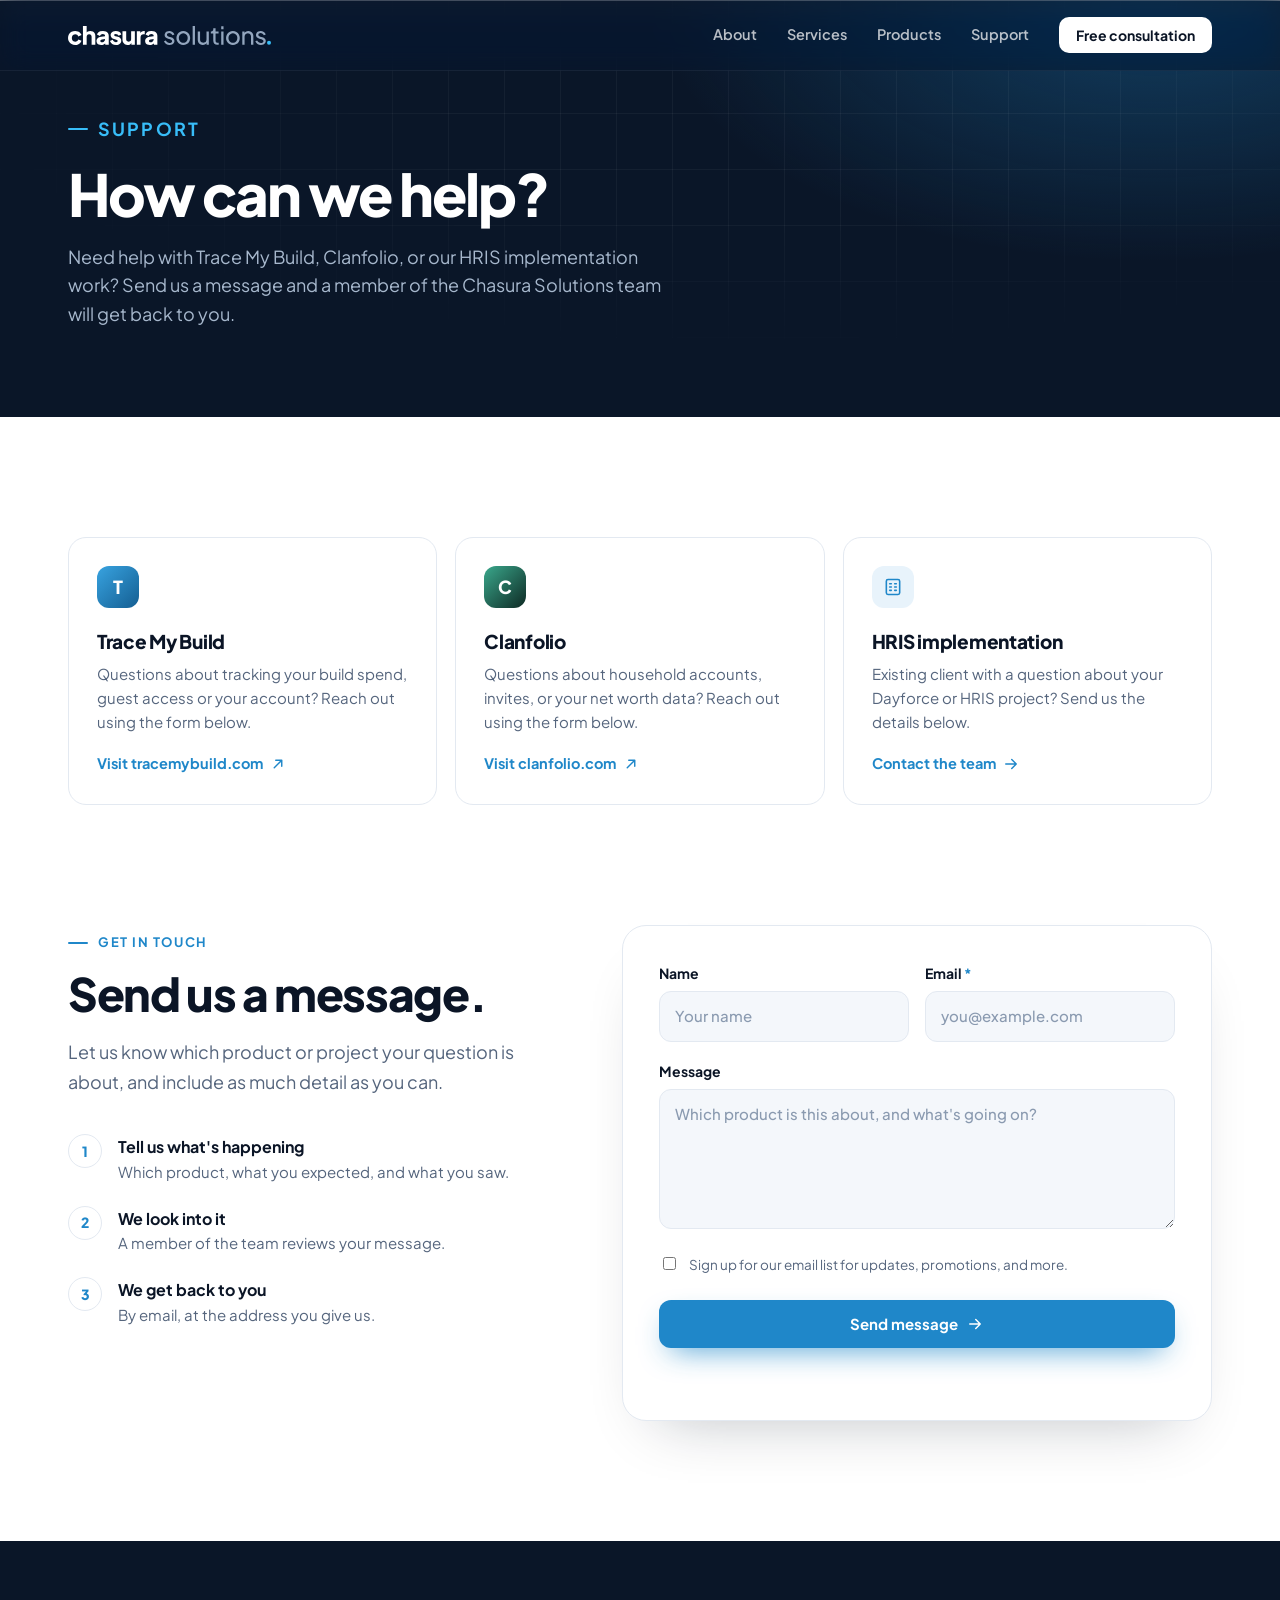
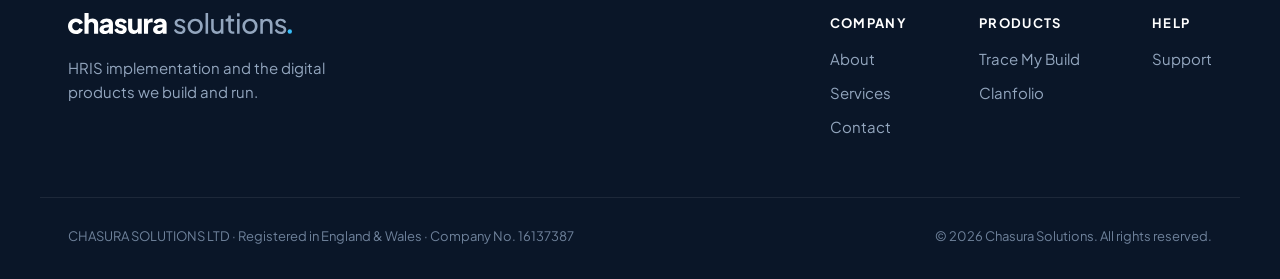
==== commit 3cd1cd40: "Replace logo and favicon with the new chasura solutions. wordmark Swaps the placeholder C mark and l" ====
--- a/support.html
+++ b/support.html
@@ -6,7 +6,9 @@
 <title>Support — Chasura Solutions</title>
 <meta name="description" content="Get support from Chasura Solutions Ltd for Trace My Build, Clanfolio, or our HRIS implementation services.">
 <meta name="theme-color" content="#0a1628">
-<link rel="icon" href="data:image/svg+xml,%3Csvg xmlns='http://www.w3.org/2000/svg' viewBox='0 0 32 32'%3E%3Crect width='32' height='32' rx='9' fill='%231f87c9'/%3E%3Cpath d='M21 11.5a7 7 0 1 0 0 9' stroke='white' stroke-width='3' fill='none' stroke-linecap='round'/%3E%3C/svg%3E">
+<link rel="icon" href="/favicon.svg" type="image/svg+xml">
+<link rel="icon" href="/favicon-32.png" sizes="32x32" type="image/png">
+<link rel="apple-touch-icon" href="/apple-touch-icon.png">
 <link rel="preconnect" href="https://fonts.googleapis.com">
 <link rel="preconnect" href="https://fonts.gstatic.com" crossorigin>
 <link href="https://fonts.googleapis.com/css2?family=Plus+Jakarta+Sans:wght@400;500;600;700;800&display=swap" rel="stylesheet">
@@ -16,8 +18,7 @@
 <header class="site-header" id="site-header">
   <div class="container header-inner">
     <a href="/" class="brand" aria-label="Chasura Solutions home">
-      <svg class="brand-mark" viewBox="0 0 32 32" aria-hidden="true"><defs><linearGradient id="lg-h" x1="0" y1="0" x2="1" y2="1"><stop offset="0" stop-color="#38bdf8"/><stop offset="1" stop-color="#1f6fbf"/></linearGradient></defs><rect width="32" height="32" rx="9" fill="url(#lg-h)"/><path d="M21 11.5a7 7 0 1 0 0 9" stroke="#fff" stroke-width="3" fill="none" stroke-linecap="round"/></svg>
-      <span class="brand-text">Chasura <span>Solutions</span></span>
+      <img class="brand-logo" src="/assets/logo-white.svg" alt="Chasura Solutions" height="19">
     </a>
     <button class="nav-toggle" id="nav-toggle" aria-label="Toggle menu" aria-expanded="false" aria-controls="header-nav">
       <span></span><span></span><span></span>
@@ -112,8 +113,7 @@
   <div class="container footer-top">
     <div class="footer-brand">
       <a href="/" class="brand" aria-label="Chasura Solutions home">
-        <svg class="brand-mark" viewBox="0 0 32 32" aria-hidden="true"><defs><linearGradient id="lg-f" x1="0" y1="0" x2="1" y2="1"><stop offset="0" stop-color="#38bdf8"/><stop offset="1" stop-color="#1f6fbf"/></linearGradient></defs><rect width="32" height="32" rx="9" fill="url(#lg-f)"/><path d="M21 11.5a7 7 0 1 0 0 9" stroke="#fff" stroke-width="3" fill="none" stroke-linecap="round"/></svg>
-        <span class="brand-text">Chasura <span>Solutions</span></span>
+        <img class="brand-logo" src="/assets/logo-white.svg" alt="Chasura Solutions" height="21">
       </a>
       <p>HRIS implementation and the digital products we build and run.</p>
     </div>
--- a/style.css
+++ b/style.css
@@ -132,9 +132,8 @@
   text-decoration: none;
   color: #fff;
 }
-.brand-mark { width: 32px; height: 32px; }
-.brand-text { font-weight: 800; font-size: 17px; letter-spacing: -.02em; }
-.brand-text span { font-weight: 500; opacity: .7; }
+.brand-logo { display: block; height: 19px; width: auto; }
+.site-footer .brand-logo { height: 21px; }
 
 .header-nav {
   display: flex;
@@ -1236,6 +1235,7 @@
 
 @media (max-width: 640px) {
   .container { padding: 0 20px; }
+  .site-header .brand-logo { height: 17px; }
   .section { padding: 84px 0; }
   .cta-band { padding-bottom: 84px; }
   .hero-inner { padding-top: 56px; padding-bottom: 84px; gap: 64px; }
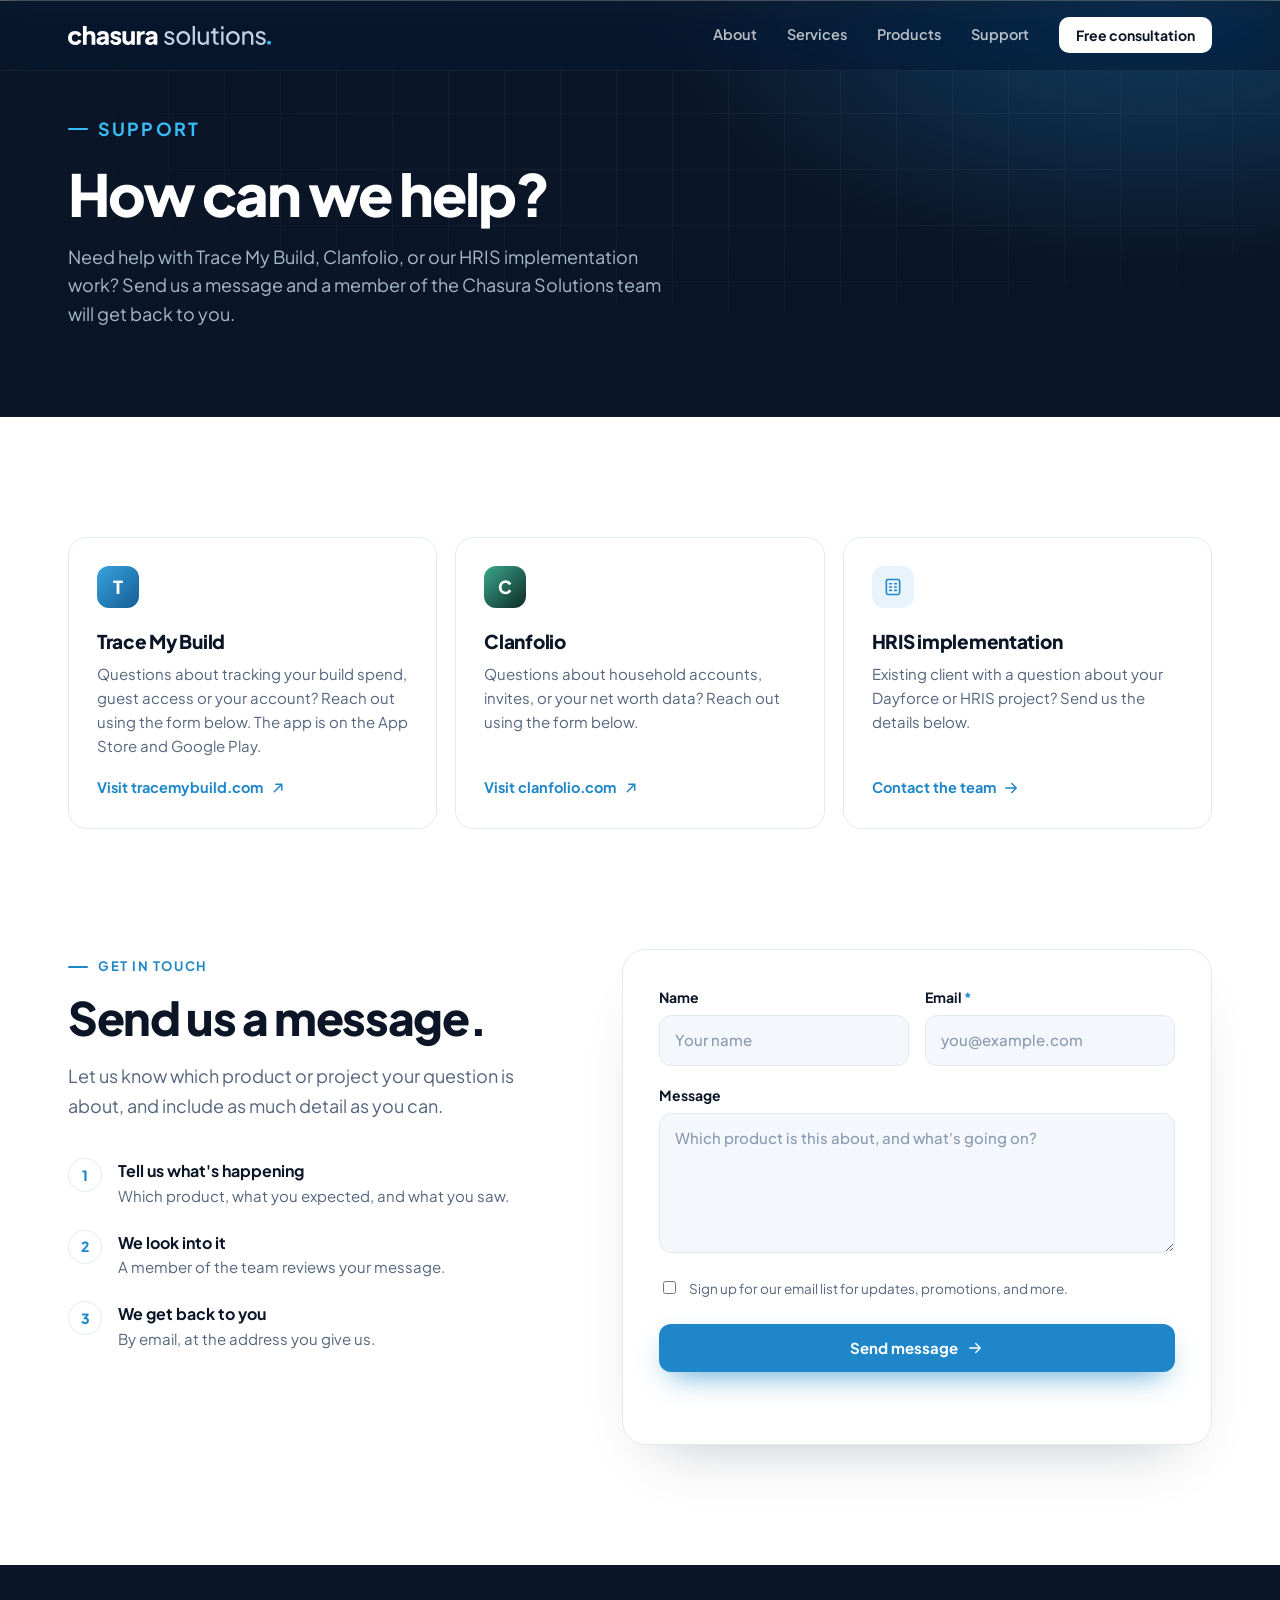
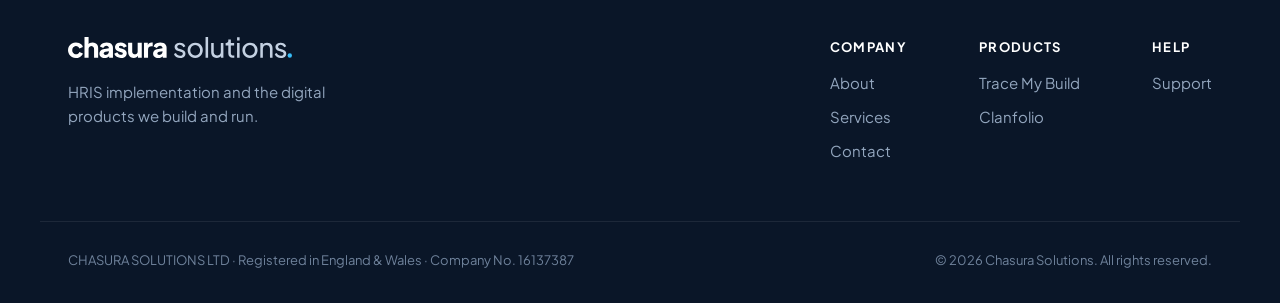
==== commit dbbfb5f1: "Show real app screenshots and App Store / Google Play links Trace My Build is now published on both " ====
--- a/support.html
+++ b/support.html
@@ -49,7 +49,7 @@
         <a class="support-card reveal" href="https://www.tracemybuild.com" target="_blank" rel="noopener">
           <span class="product-logo logo-tmb">T</span>
           <h3>Trace My Build</h3>
-          <p>Questions about tracking your build spend, guest access or your account? Reach out using the form below.</p>
+          <p>Questions about tracking your build spend, guest access or your account? Reach out using the form below. The app is on the App Store and Google Play.</p>
           <span class="card-link">Visit tracemybuild.com <svg class="i" viewBox="0 0 24 24"><path d="M7 17L17 7M9 7h8v8"/></svg></span>
         </a>
         <a class="support-card reveal" href="https://www.clanfolio.com" target="_blank" rel="noopener">
--- a/style.css
+++ b/style.css
@@ -730,251 +730,47 @@
 
 .product-visual { position: relative; }
 
-.mock {
-  position: relative;
-  border-radius: 20px;
-  overflow: hidden;
-  box-shadow: 0 50px 90px -40px rgba(11, 21, 38, .45), 0 0 0 1px rgba(11, 21, 38, .06);
-  animation: float 8s ease-in-out infinite;
-}
-.mock-chrome {
-  display: flex;
-  align-items: center;
-  gap: 7px;
-  padding: 13px 16px;
-}
-.mock-chrome span { width: 10px; height: 10px; border-radius: 50%; }
-.mock-chrome em {
-  margin-left: 12px;
-  padding: 4px 12px;
-  border-radius: 7px;
-  font-style: normal;
-  font-size: 12px;
-  font-weight: 600;
-}
-
-/* Trace My Build mock (TMB brand: cream, blue, dark green-black) */
-.mock-tmb { background: #faf6ec; }
-.mock-tmb .mock-chrome { background: #f3eee0; border-bottom: 1px solid #e8e1d0; }
-.mock-tmb .mock-chrome span { background: #d9d1bd; }
-.mock-tmb .mock-chrome em { background: #faf6ec; color: #8b9389; }
-.tmb-body { padding: 22px; }
-.tmb-top {
-  display: flex;
-  justify-content: space-between;
-  align-items: flex-start;
-  padding: 20px;
-  border-radius: 16px;
-  background: #16211c;
-  color: #fff;
-}
-.tmb-label { font-size: 13px; color: #9fb0a6; font-weight: 600; }
-.tmb-balance { margin-top: 4px; font-size: 34px; font-weight: 800; letter-spacing: -.03em; line-height: 1.1; }
-.tmb-live {
+/* Product screenshots */
+.shots {
+  display: grid;
+  grid-template-columns: 1fr 1fr;
+  gap: 20px;
+  align-items: start;
+  padding-bottom: 34px;
+}
+.shot {
+  display: block;
+  width: 100%;
+  height: auto;
+  border-radius: 22px;
+  box-shadow: 0 40px 70px -35px rgba(11, 21, 38, .5), 0 0 0 1px rgba(11, 21, 38, .05);
+}
+.shot-offset { transform: translateY(34px); }
+
+.avail {
   display: inline-flex;
   align-items: center;
-  gap: 6px;
-  padding: 5px 10px;
+  gap: 8px;
+  margin-top: 18px;
+  padding: 7px 14px;
   border-radius: 999px;
-  background: rgba(31, 135, 201, .2);
-  color: #7cc3ee;
-  font-size: 12px;
+  background: #e8f6ed;
+  color: #15803d;
+  font-size: 13.5px;
   font-weight: 700;
 }
-.tmb-live span { width: 6px; height: 6px; border-radius: 50%; background: #38bdf8; animation: pulse 1.6s ease-in-out infinite; }
-.tmb-stats {
-  display: grid;
-  grid-template-columns: repeat(3, 1fr);
-  gap: 10px;
-  margin-top: 12px;
-}
-.tmb-stats div {
-  padding: 12px 14px;
-  border-radius: 12px;
-  background: #fff;
-  border: 1px solid #e8e1d0;
-}
-.tmb-stats p { font-size: 12px; color: #8b9389; font-weight: 600; }
-.tmb-stats strong { font-size: 16px; color: #1e2321; letter-spacing: -.01em; }
-
-.ledger {
-  margin: 12px 0 0;
-  padding: 6px 14px;
-  list-style: none;
-  border-radius: 14px;
-  background: #fff;
-  border: 1px solid #e8e1d0;
-}
-.ledger li {
-  display: grid;
-  grid-template-columns: 34px 1fr auto;
-  gap: 12px;
-  align-items: center;
-  padding: 11px 0;
-  border-top: 1px solid #f0ebde;
-  color: #1e2321;
-}
-.ledger li:first-child { border-top: 0; }
-.lg-ico {
-  display: grid;
-  place-items: center;
-  width: 34px;
-  height: 34px;
-  border-radius: 10px;
-  background: #f3eee0;
-  color: #5c665f;
-  font-size: 15px;
-}
-.lg-in { background: #e1f0fa; color: #1f87c9; font-weight: 800; }
-.ledger strong { display: block; font-size: 14px; line-height: 1.3; }
-.ledger small { color: #8b9389; font-size: 12px; font-weight: 600; }
-.ledger b { font-size: 14.5px; }
-.ledger b.pos { color: #1f87c9; }
-.ledger-new { animation: ledgerNew 7s var(--ease) infinite; }
-@keyframes ledgerNew {
-  0%, 8% { opacity: 0; transform: translateY(-6px); background: #e1f0fa; }
-  16% { opacity: 1; transform: none; background: #e1f0fa; }
-  40%, 100% { background: transparent; }
-}
-
-.chat-card {
-  position: absolute;
-  right: -28px;
-  bottom: -34px;
-  width: 290px;
-  padding: 14px;
-  border-radius: 16px;
-  background: #fff;
-  box-shadow: 0 30px 60px -20px rgba(11, 21, 38, .4);
-  animation: float 6s ease-in-out infinite;
-  animation-delay: -2s;
-}
-.chat-user {
-  margin-left: auto;
-  width: fit-content;
-  padding: 9px 13px;
-  border-radius: 13px 13px 4px 13px;
-  background: #1f87c9;
-  color: #fff;
-  font-size: 13.5px;
-  font-weight: 600;
-}
-.chat-bot {
-  display: flex;
-  gap: 10px;
-  margin-top: 10px;
-}
-.chat-avatar {
-  display: grid;
-  place-items: center;
-  width: 28px;
-  height: 28px;
-  flex: none;
-  border-radius: 50%;
-  background: #16211c;
-  color: #fff;
-  font-size: 12px;
-  font-weight: 800;
-}
-.chat-bot p {
-  padding: 9px 12px;
-  border-radius: 4px 13px 13px 13px;
-  background: #f3eee0;
-  color: #1e2321;
-  font-size: 13px;
-  line-height: 1.45;
-}
-.chat-bot strong { display: block; font-size: 12px; color: #5c665f; }
-.chat-bot em { font-style: normal; font-weight: 700; }
-
-/* Clanfolio mock (Clanfolio brand: deep green, mint) */
-.mock-clan { background: #0e2a24; color: #f4fbf7; }
-.mock-clan .mock-chrome { background: #143830; border-bottom: 1px solid rgba(255, 255, 255, .08); }
-.mock-clan .mock-chrome span { background: rgba(255, 255, 255, .18); }
-.mock-clan .mock-chrome em { background: rgba(255, 255, 255, .06); color: #9bb8ac; }
-.clan-body { padding: 24px; }
-.clan-top {
-  display: flex;
-  align-items: center;
-  justify-content: space-between;
-  gap: 20px;
-}
-.clan-label { font-size: 13px; color: #9bb8ac; font-weight: 600; }
-.clan-total { margin-top: 4px; font-size: 38px; font-weight: 800; letter-spacing: -.03em; line-height: 1.05; }
-.clan-delta { margin-top: 6px; color: #2ed9a3; font-size: 13.5px; font-weight: 700; }
-
-.donut {
-  position: relative;
-  width: 132px;
-  height: 132px;
-  flex: none;
-  border-radius: 50%;
-  background: conic-gradient(#2ed9a3 0 41%, #3aa88c 41% 67%, #9bd9c2 67% 85%, #5b8f80 85% 100%);
-  -webkit-mask: radial-gradient(circle, transparent 0, #000 0);
-  transform: rotate(-90deg) scale(.6);
-  opacity: 0;
-  transition: transform 1.2s var(--ease) .3s, opacity .8s var(--ease) .3s;
-}
-.is-visible .donut { transform: rotate(0) scale(1); opacity: 1; }
-.donut-hole {
-  position: absolute;
-  inset: 16px;
-  display: grid;
-  place-content: center;
-  text-align: center;
-  border-radius: 50%;
-  background: #0e2a24;
-}
-.donut-hole span { font-size: 11px; color: #9bb8ac; font-weight: 600; }
-.donut-hole strong { font-size: 16px; }
-
-.clan-legend {
-  display: grid;
-  grid-template-columns: 1fr 1fr;
-  gap: 8px 18px;
-  margin: 22px 0 0;
-  padding: 16px;
-  list-style: none;
-  border-radius: 14px;
-  background: #143830;
-  border: 1px solid rgba(255, 255, 255, .08);
-}
-.clan-legend li {
-  display: flex;
-  align-items: center;
-  gap: 9px;
-  font-size: 13px;
-  color: #cfe3da;
-  font-weight: 600;
-}
-.clan-legend i { width: 9px; height: 9px; border-radius: 3px; flex: none; }
-.clan-legend b { margin-left: auto; color: #fff; }
-
-.clan-members {
-  display: grid;
-  grid-template-columns: repeat(3, 1fr);
-  gap: 10px;
-  margin-top: 12px;
-}
-.clan-members div {
-  padding: 12px;
-  border-radius: 12px;
-  background: #143830;
-  border: 1px solid rgba(255, 255, 255, .08);
-}
-.clan-members span {
-  display: grid;
-  place-items: center;
-  width: 26px;
-  height: 26px;
-  border-radius: 50%;
-  background: #3aa88c;
-  color: #0e2a24;
-  font-size: 12px;
-  font-weight: 800;
-}
-.clan-members p { margin-top: 8px; font-size: 12px; color: #9bb8ac; font-weight: 600; }
-.clan-members strong { font-size: 15px; }
+.avail span { width: 7px; height: 7px; border-radius: 50%; background: #22c55e; }
+.avail + .product-desc { margin-top: 14px; }
+
+.store-row { display: flex; flex-wrap: wrap; gap: 10px; }
+.btn-ghost { background: #fff; color: var(--ink); border-color: var(--line); }
+.btn-ghost:hover { border-color: var(--accent); color: var(--accent-hover); }
+
+@media (max-width: 640px) {
+  .shots { gap: 12px; padding-bottom: 20px; }
+  .shot { border-radius: 16px; }
+  .shot-offset { transform: translateY(20px); }
+}
 
 /* ---------- CTA band ---------- */
 .cta-band { padding: 0 0 120px; }
@@ -1248,10 +1044,6 @@
   .svc-feature { padding: 28px; }
   .svc-feature h3 { font-size: 25px; }
   .product + .product { margin-top: 96px; }
-  .clan-top { flex-direction: column; align-items: flex-start; }
-  .clan-legend { grid-template-columns: 1fr; }
-  .chat-card { position: relative; right: auto; bottom: auto; width: auto; margin: -24px 12px 0; }
-  .tmb-balance { font-size: 28px; }
   .field-row { grid-template-columns: 1fr; gap: 0; }
   .form-card { padding: 26px 22px; }
   .support-cards { grid-template-columns: 1fr; }
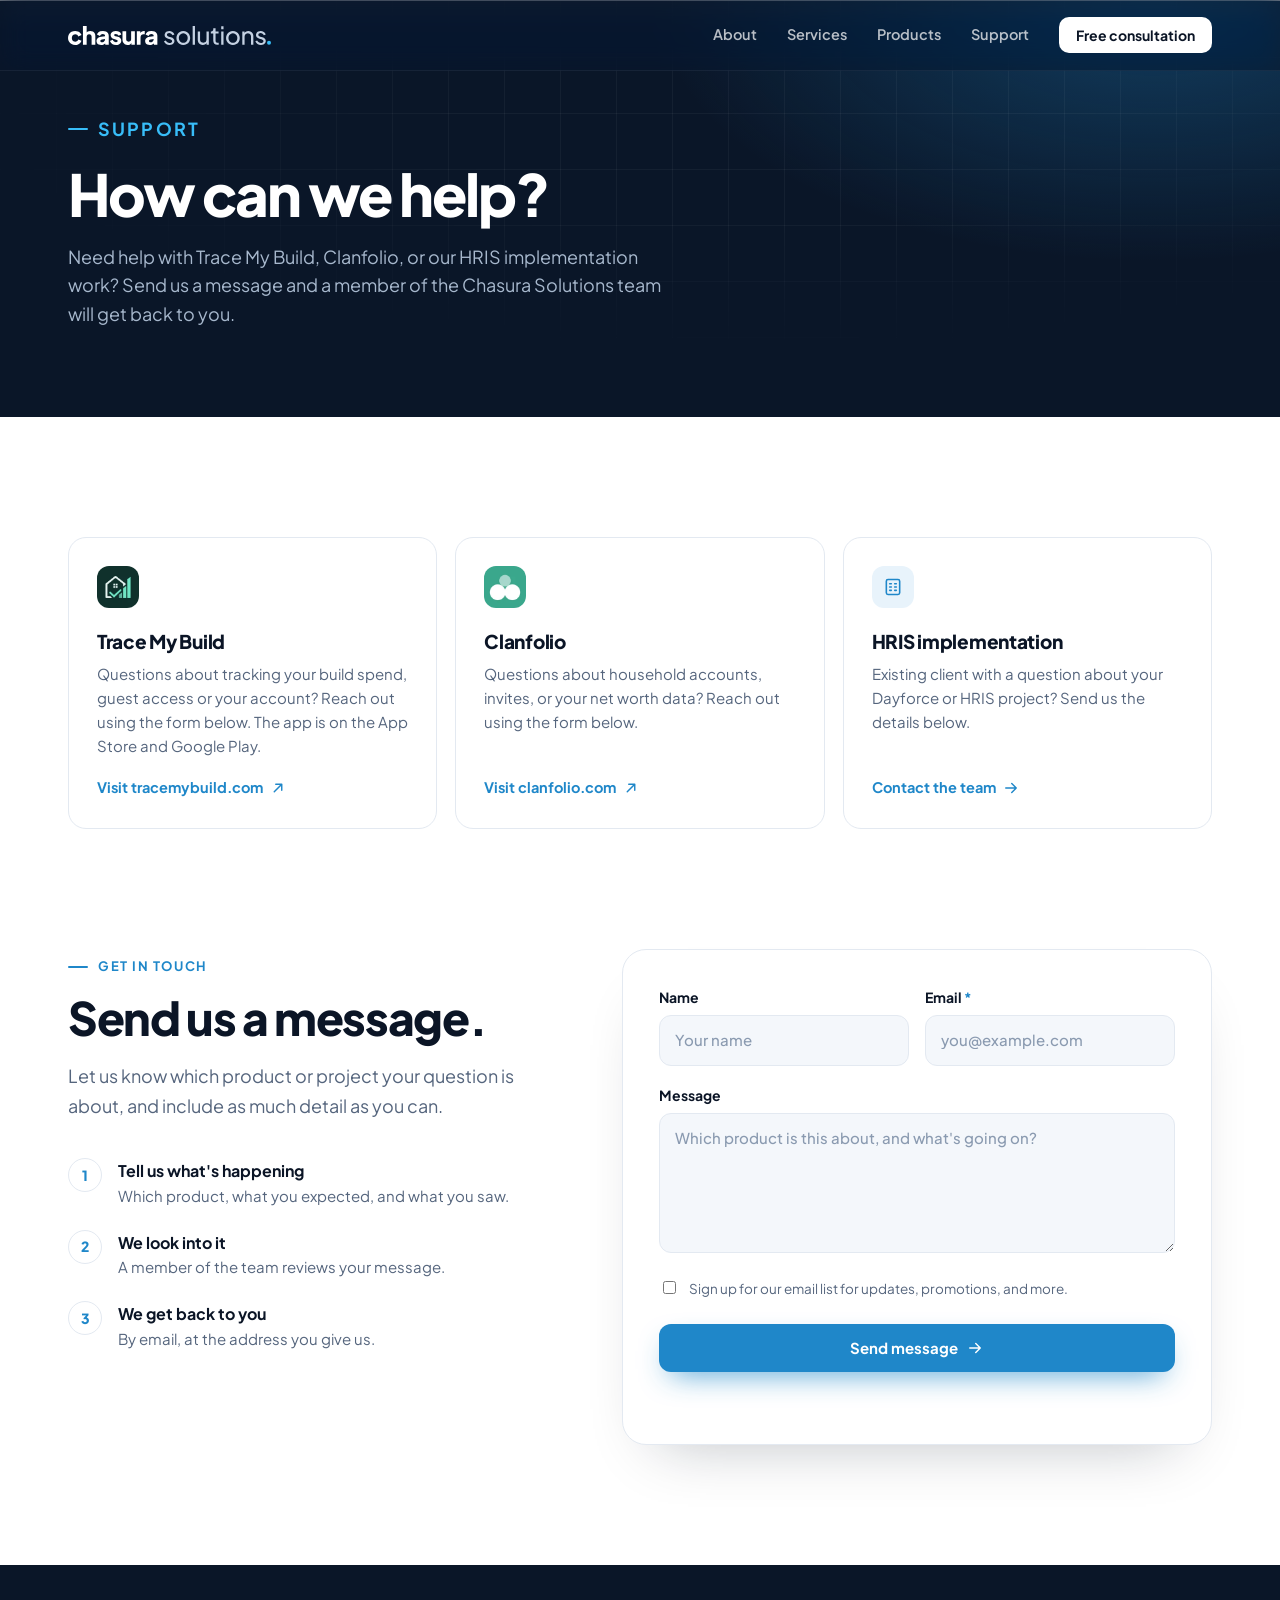
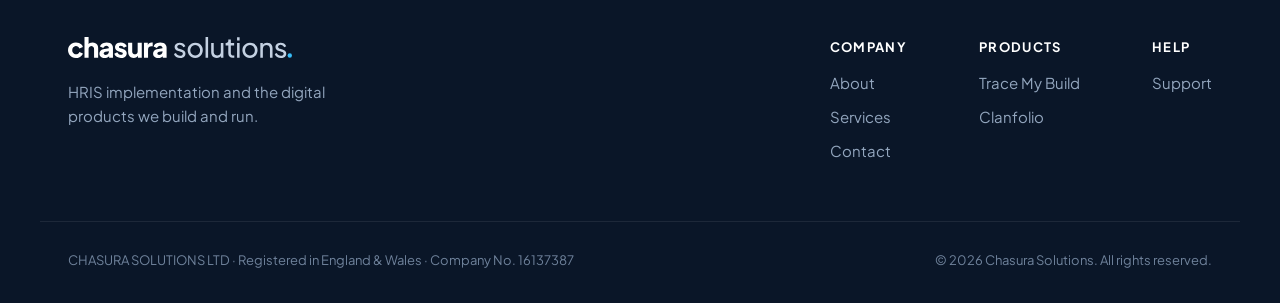
==== commit 5abe01ba: "Use the real Trace My Build and Clanfolio app icons The product badges showed placeholder "T" and "C" ====
--- a/support.html
+++ b/support.html
@@ -47,13 +47,13 @@
     <div class="container">
       <div class="support-cards">
         <a class="support-card reveal" href="https://www.tracemybuild.com" target="_blank" rel="noopener">
-          <span class="product-logo logo-tmb">T</span>
+          <img class="product-logo" src="/assets/products/tmb-icon.webp" width="42" height="42" loading="lazy" decoding="async" alt="Trace My Build app icon">
           <h3>Trace My Build</h3>
           <p>Questions about tracking your build spend, guest access or your account? Reach out using the form below. The app is on the App Store and Google Play.</p>
           <span class="card-link">Visit tracemybuild.com <svg class="i" viewBox="0 0 24 24"><path d="M7 17L17 7M9 7h8v8"/></svg></span>
         </a>
         <a class="support-card reveal" href="https://www.clanfolio.com" target="_blank" rel="noopener">
-          <span class="product-logo logo-clan">C</span>
+          <img class="product-logo" src="/assets/products/clanfolio-icon.webp" width="42" height="42" loading="lazy" decoding="async" alt="Clanfolio app icon">
           <h3>Clanfolio</h3>
           <p>Questions about household accounts, invites, or your net worth data? Reach out using the form below.</p>
           <span class="card-link">Visit clanfolio.com <svg class="i" viewBox="0 0 24 24"><path d="M7 17L17 7M9 7h8v8"/></svg></span>
--- a/style.css
+++ b/style.css
@@ -671,17 +671,13 @@
 
 .product-brand { display: flex; align-items: center; gap: 14px; }
 .product-logo {
-  display: grid;
-  place-items: center;
+  display: block;
   width: 48px;
   height: 48px;
+  flex: none;
   border-radius: 14px;
-  color: #fff;
-  font-weight: 800;
-  font-size: 21px;
-}
-.logo-tmb { background: linear-gradient(135deg, #38a3e0, #145e92); }
-.logo-clan { background: linear-gradient(135deg, #3aa88c, #0e2a24); }
+  object-fit: cover;
+}
 .product-brand h3 { font-size: 26px; font-weight: 800; letter-spacing: -.025em; line-height: 1.1; }
 .product-brand p { margin-top: 3px; color: var(--slate); font-size: 14.5px; font-weight: 600; }
 
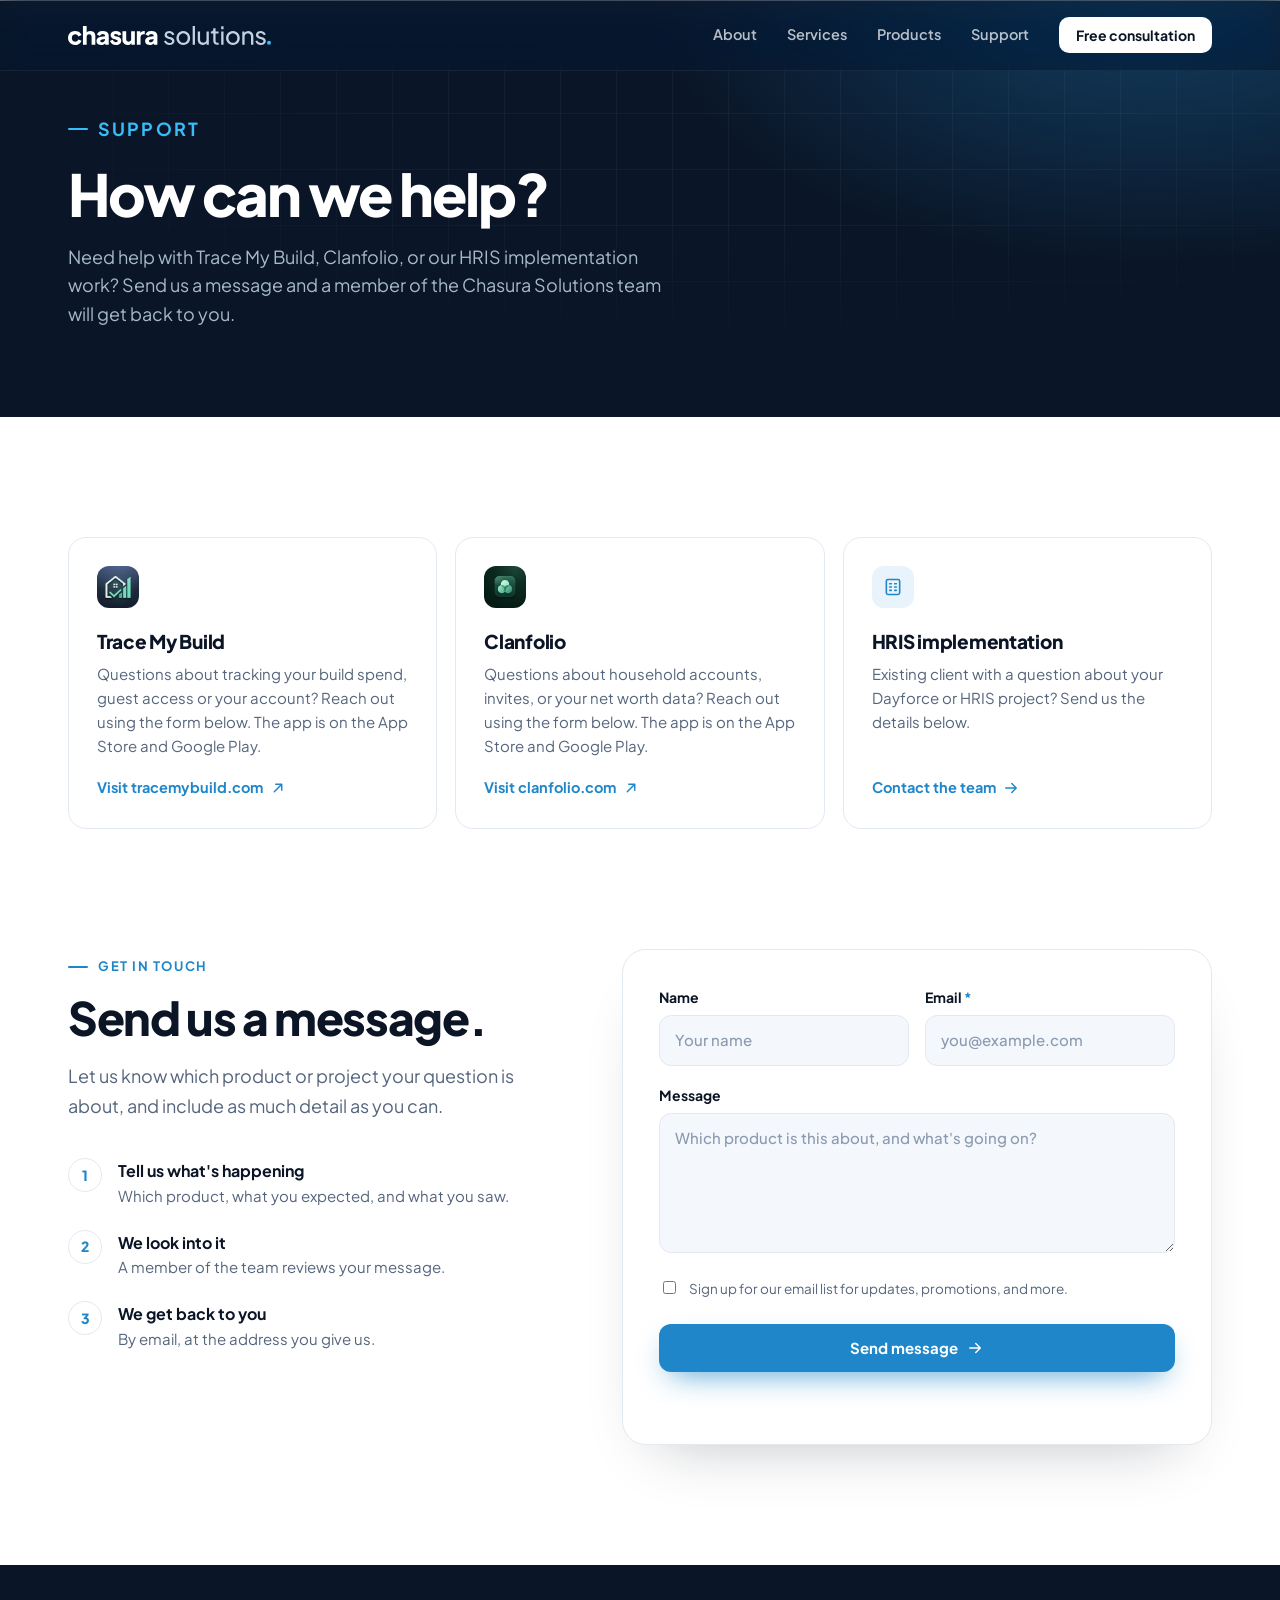
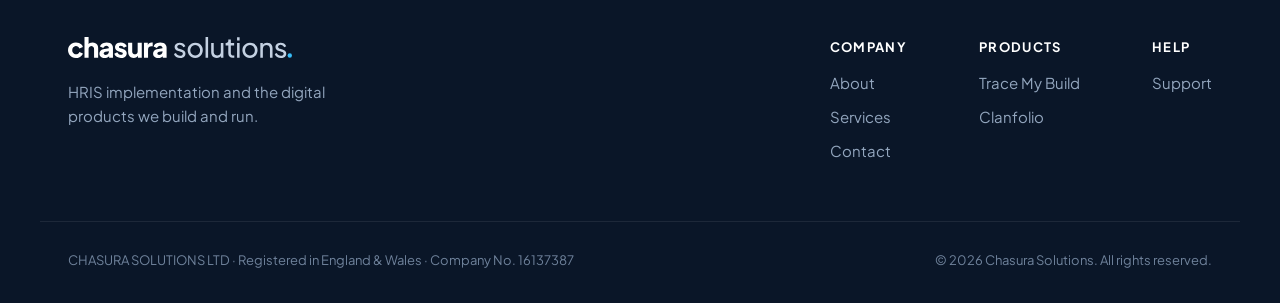
==== commit 923a311a: "Refresh product assets; Clanfolio is now on both stores Clanfolio launched on the App Store and Goog" ====
--- a/support.html
+++ b/support.html
@@ -55,7 +55,7 @@
         <a class="support-card reveal" href="https://www.clanfolio.com" target="_blank" rel="noopener">
           <img class="product-logo" src="/assets/products/clanfolio-icon.webp" width="42" height="42" loading="lazy" decoding="async" alt="Clanfolio app icon">
           <h3>Clanfolio</h3>
-          <p>Questions about household accounts, invites, or your net worth data? Reach out using the form below.</p>
+          <p>Questions about household accounts, invites, or your net worth data? Reach out using the form below. The app is on the App Store and Google Play.</p>
           <span class="card-link">Visit clanfolio.com <svg class="i" viewBox="0 0 24 24"><path d="M7 17L17 7M9 7h8v8"/></svg></span>
         </a>
         <a class="support-card reveal" href="#contact">
--- a/style.css
+++ b/style.css
@@ -758,7 +758,15 @@
 .avail span { width: 7px; height: 7px; border-radius: 50%; background: #22c55e; }
 .avail + .product-desc { margin-top: 14px; }
 
-.store-row { display: flex; flex-wrap: wrap; gap: 10px; }
+.store-row { display: flex; flex-wrap: wrap; align-items: center; gap: 10px; }
+
+/* Official store badges, used unmodified. Google's artwork carries its own clear
+   space, so it renders taller for the two badge bodies to match at 44px. */
+.badge-link { display: inline-flex; transition: opacity .15s var(--ease); }
+.badge-link:hover { opacity: .85; }
+.badge { display: block; width: auto; }
+.badge-apple { height: 44px; }
+.badge-google { height: 65px; }
 .btn-ghost { background: #fff; color: var(--ink); border-color: var(--line); }
 .btn-ghost:hover { border-color: var(--accent); color: var(--accent-hover); }
 
@@ -766,6 +774,8 @@
   .shots { gap: 12px; padding-bottom: 20px; }
   .shot { border-radius: 16px; }
   .shot-offset { transform: translateY(20px); }
+  .badge-apple { height: 40px; }
+  .badge-google { height: 59px; }
 }
 
 /* ---------- CTA band ---------- */
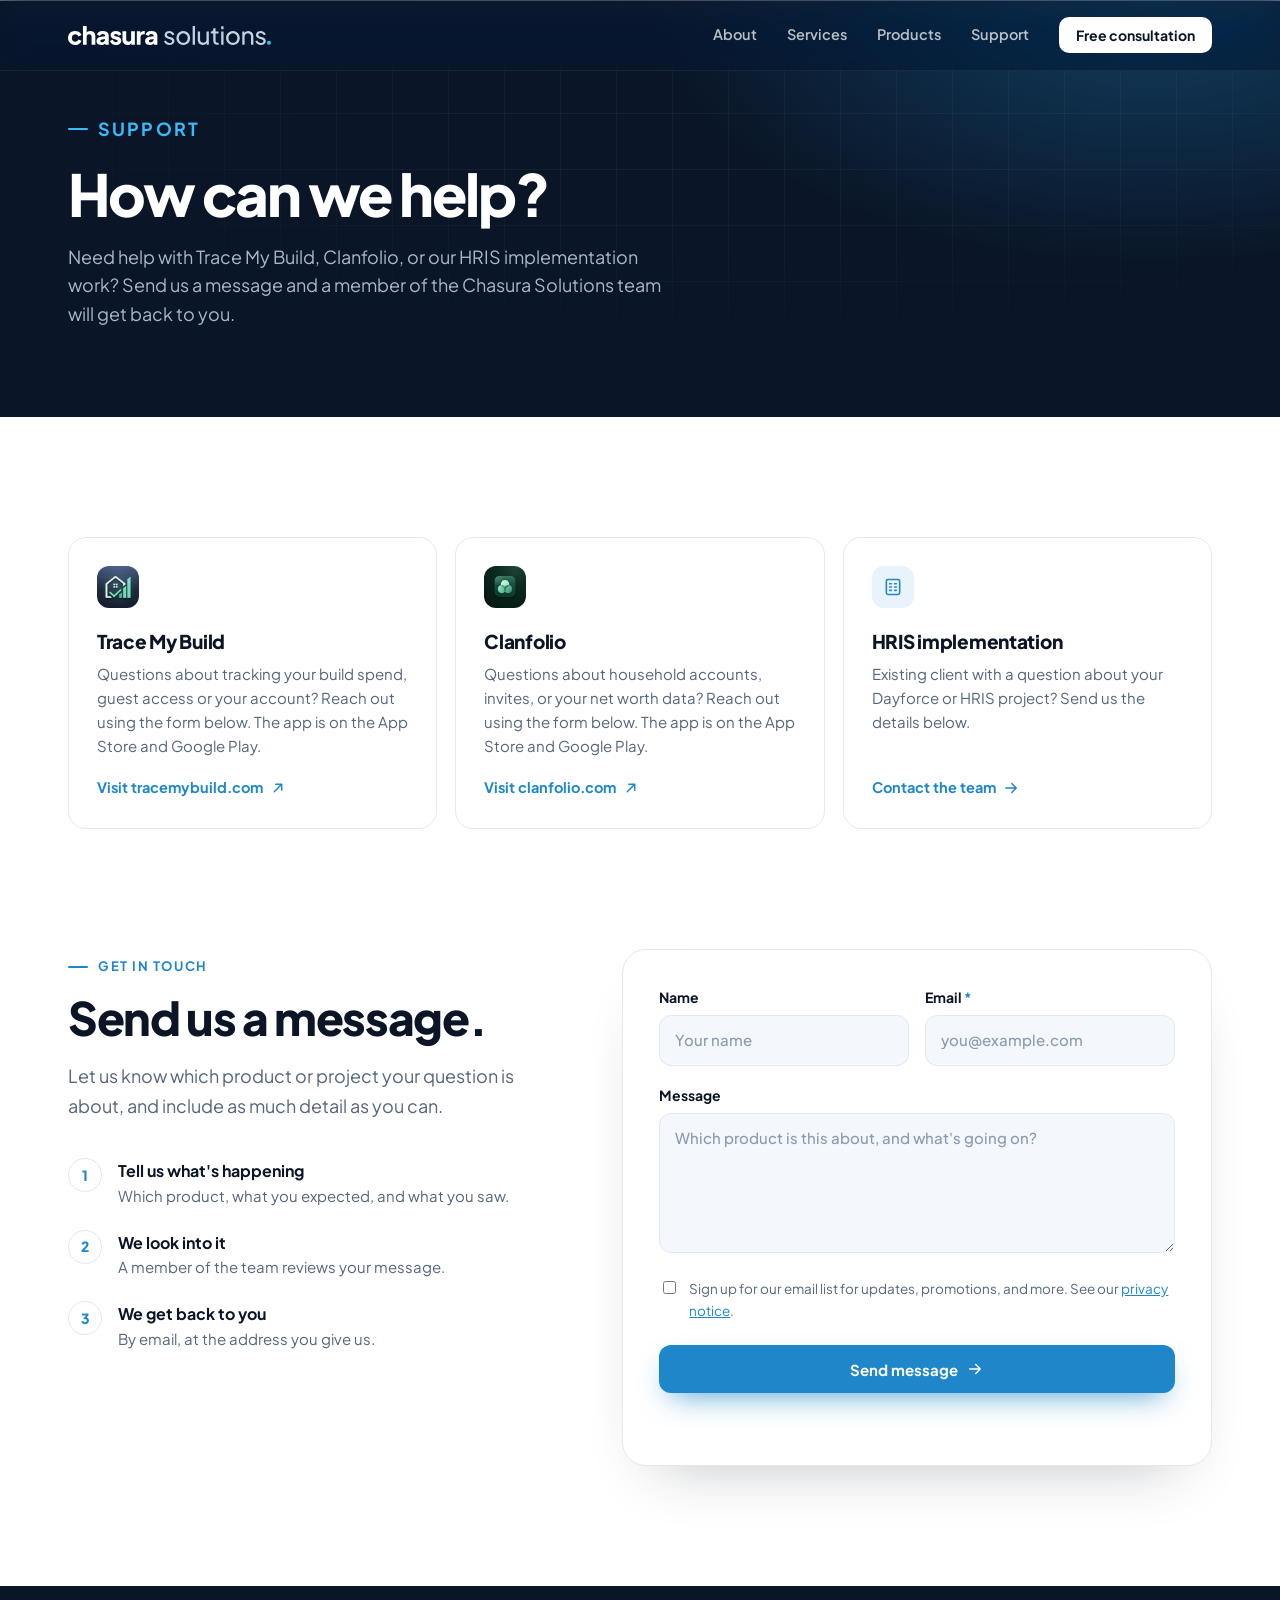
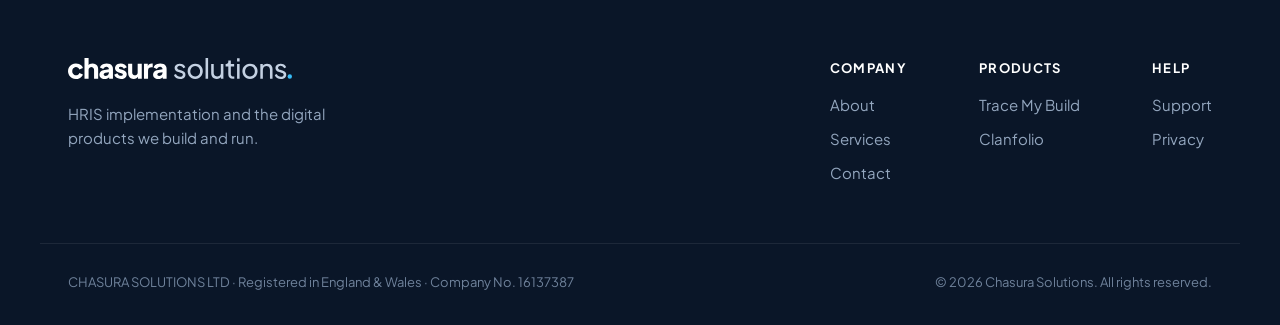
==== commit 52047dfa: "Add privacy notice for the website The contact form collects a name, email and message through Forms" ====
--- a/support.html
+++ b/support.html
@@ -5,6 +5,17 @@
 <meta name="viewport" content="width=device-width, initial-scale=1.0">
 <title>Support — Chasura Solutions</title>
 <meta name="description" content="Get support from Chasura Solutions Ltd for Trace My Build, Clanfolio, or our HRIS implementation services.">
+<link rel="canonical" href="https://chasurasolutions.com/support">
+<meta property="og:type" content="website">
+<meta property="og:site_name" content="Chasura Solutions">
+<meta property="og:url" content="https://chasurasolutions.com/support">
+<meta property="og:title" content="Support — Chasura Solutions">
+<meta property="og:description" content="Help with Trace My Build, Clanfolio, or our HRIS implementation work.">
+<meta property="og:image" content="https://chasurasolutions.com/assets/og-image.png">
+<meta property="og:image:width" content="1200">
+<meta property="og:image:height" content="630">
+<meta property="og:image:alt" content="Chasura Solutions">
+<meta name="twitter:card" content="summary_large_image">
 <meta name="theme-color" content="#0a1628">
 <link rel="icon" href="/favicon.svg" type="image/svg+xml">
 <link rel="icon" href="/favicon-32.png" sizes="32x32" type="image/png">
@@ -98,7 +109,7 @@
         </div>
         <label class="checkbox-row">
           <input type="checkbox" name="subscribe">
-          <span>Sign up for our email list for updates, promotions, and more.</span>
+          <span>Sign up for our email list for updates, promotions, and more. See our <a href="/privacy">privacy notice</a>.</span>
         </label>
         <button type="submit" class="btn btn-primary btn-block">Send message
           <svg class="i" viewBox="0 0 24 24"><path d="M5 12h14M13 6l6 6-6 6"/></svg>
@@ -132,6 +143,7 @@
       <div>
         <h4>Help</h4>
         <a href="/support">Support</a>
+        <a href="/privacy">Privacy</a>
       </div>
     </div>
   </div>
--- a/style.css
+++ b/style.css
@@ -982,6 +982,24 @@
   font-size: 14.5px;
 }
 .support-card .product-logo { width: 42px; height: 42px; font-size: 18px; border-radius: 12px; }
+
+/* ---------- Long-form pages (privacy notice) ---------- */
+.prose { max-width: 760px; }
+.prose h2 {
+  margin-top: 44px;
+  font-size: 22px;
+  font-weight: 800;
+  letter-spacing: -.015em;
+  color: var(--ink);
+}
+.prose h2:first-child { margin-top: 0; }
+.prose p { margin-top: 14px; color: var(--slate); font-size: 16.5px; line-height: 1.75; }
+.prose ul { margin: 14px 0 0; padding-left: 22px; color: var(--slate); font-size: 16.5px; line-height: 1.7; }
+.prose li { margin-top: 9px; }
+.prose strong { color: var(--ink); font-weight: 700; }
+.prose a { color: var(--accent); text-decoration: underline; text-underline-offset: 2px; }
+.prose a:hover { color: var(--accent-hover); }
+.checkbox-row a { color: var(--accent); }
 
 /* ---------- Reveal on scroll ---------- */
 .js .reveal {
